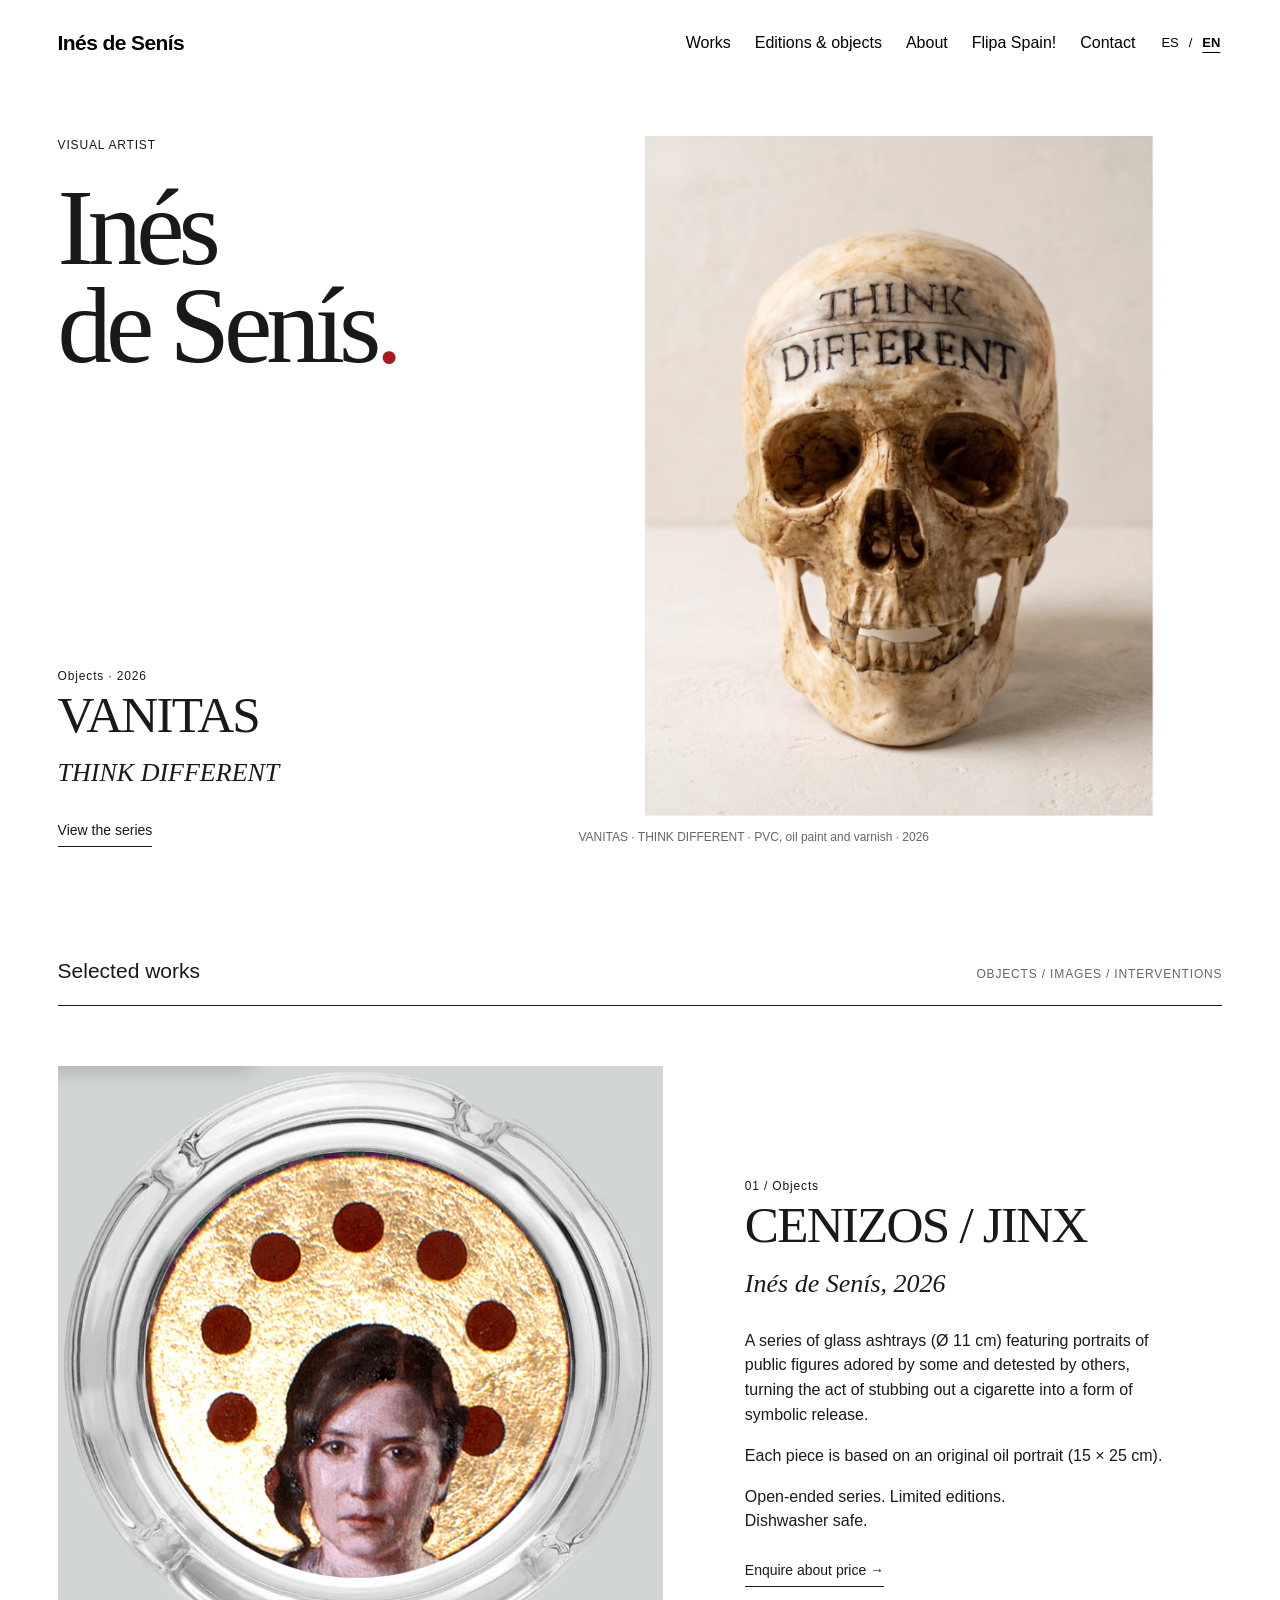
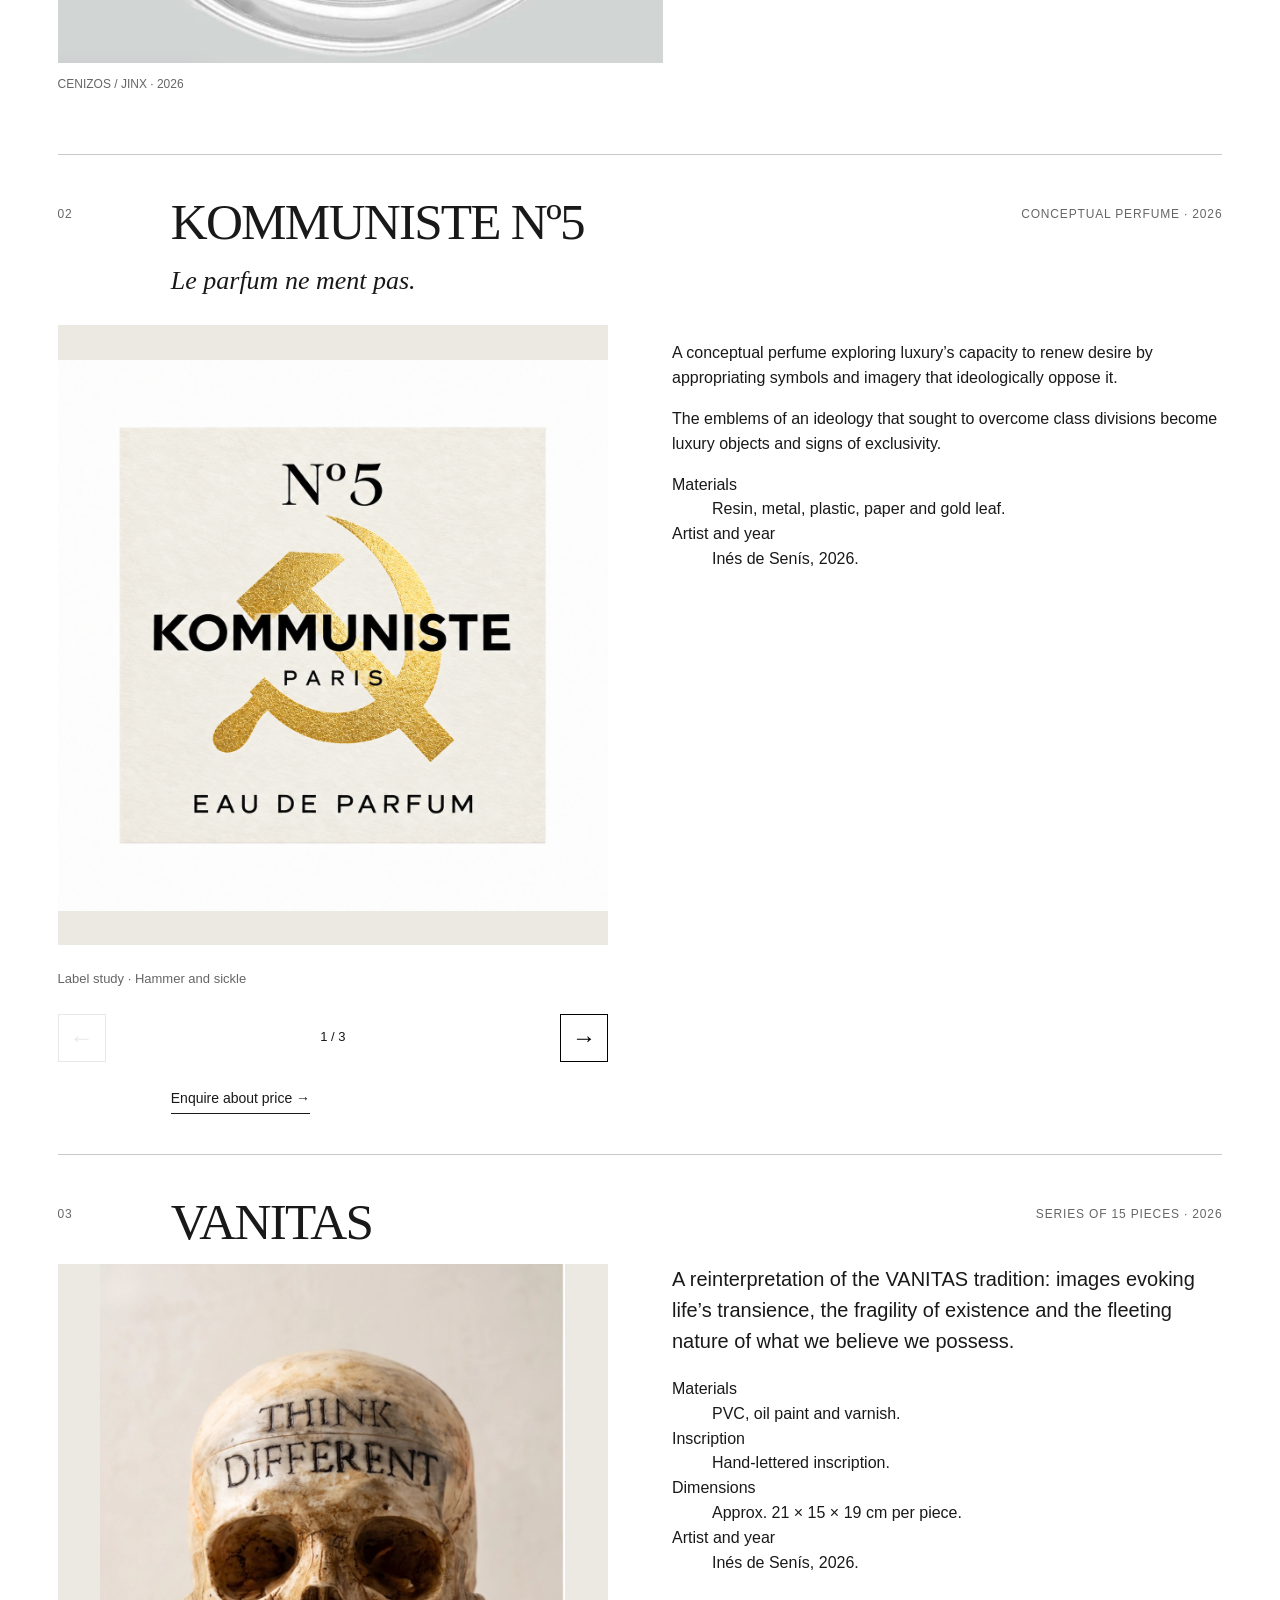
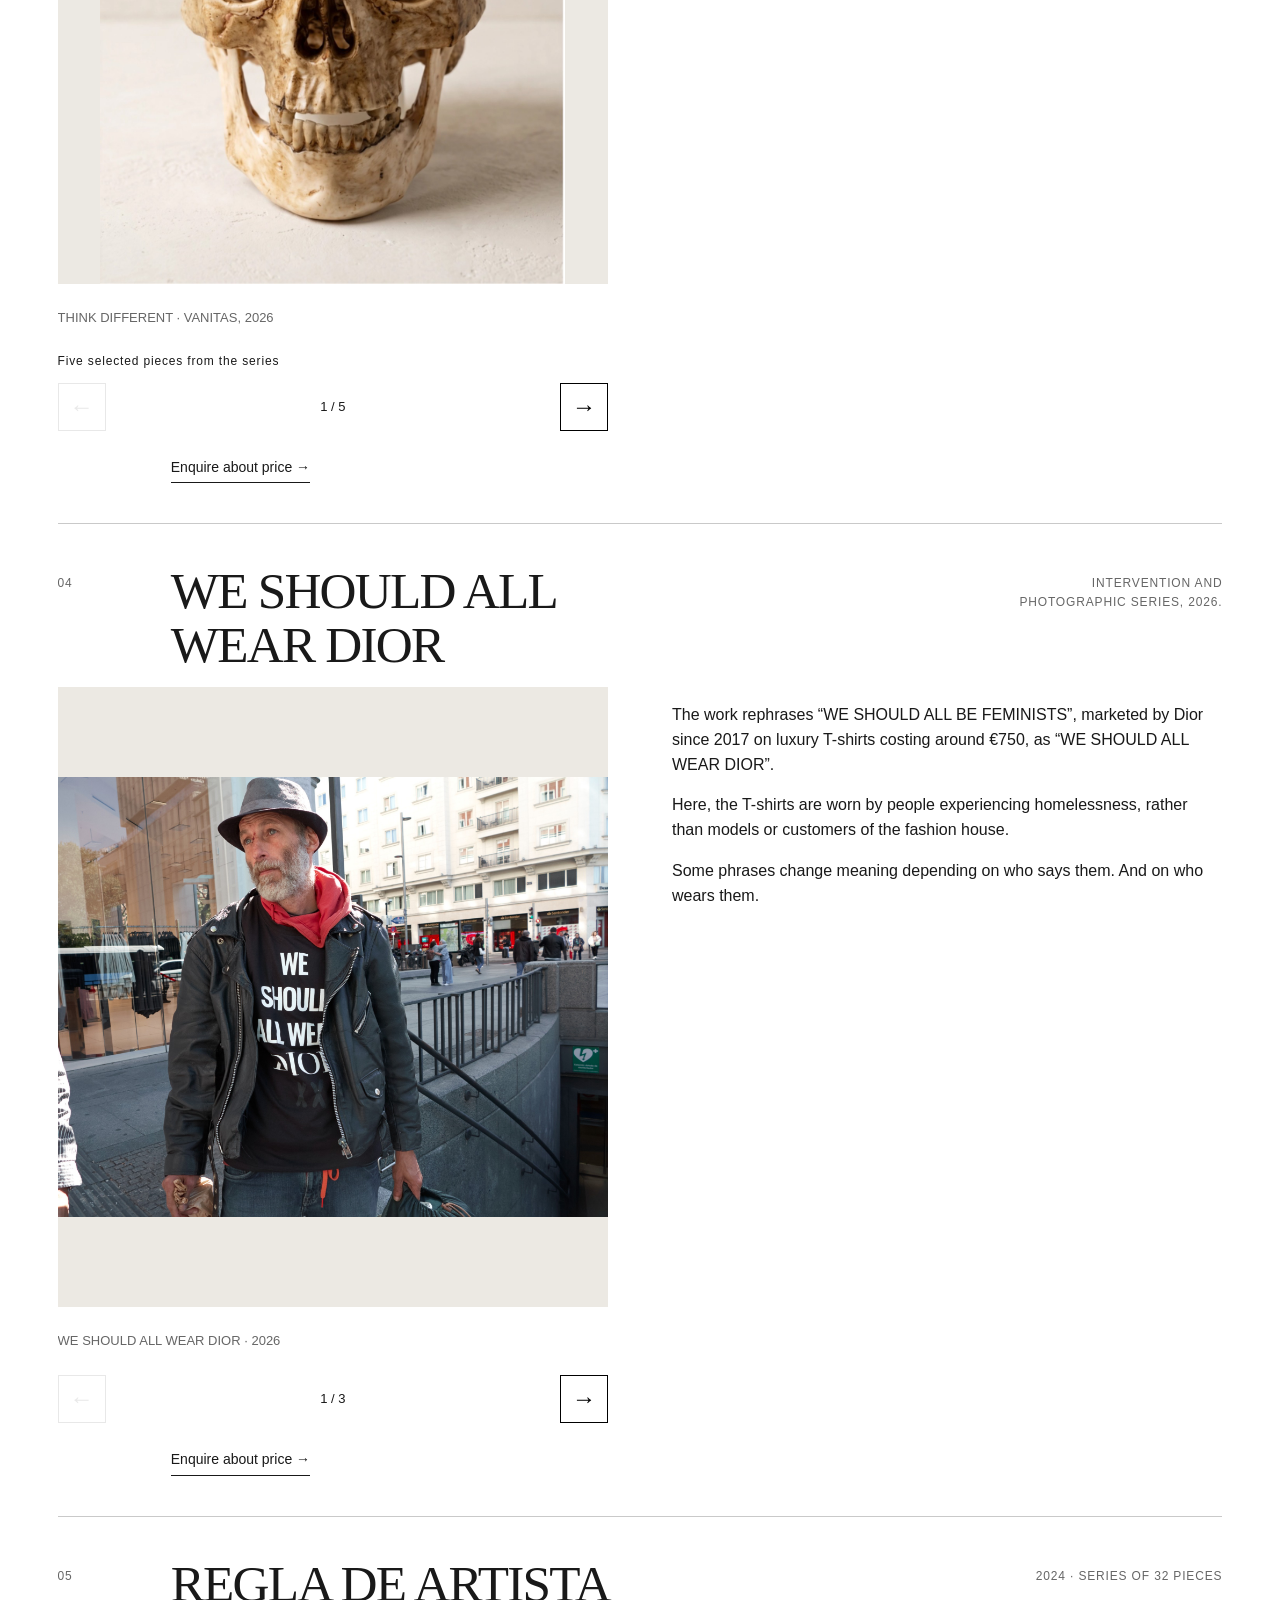
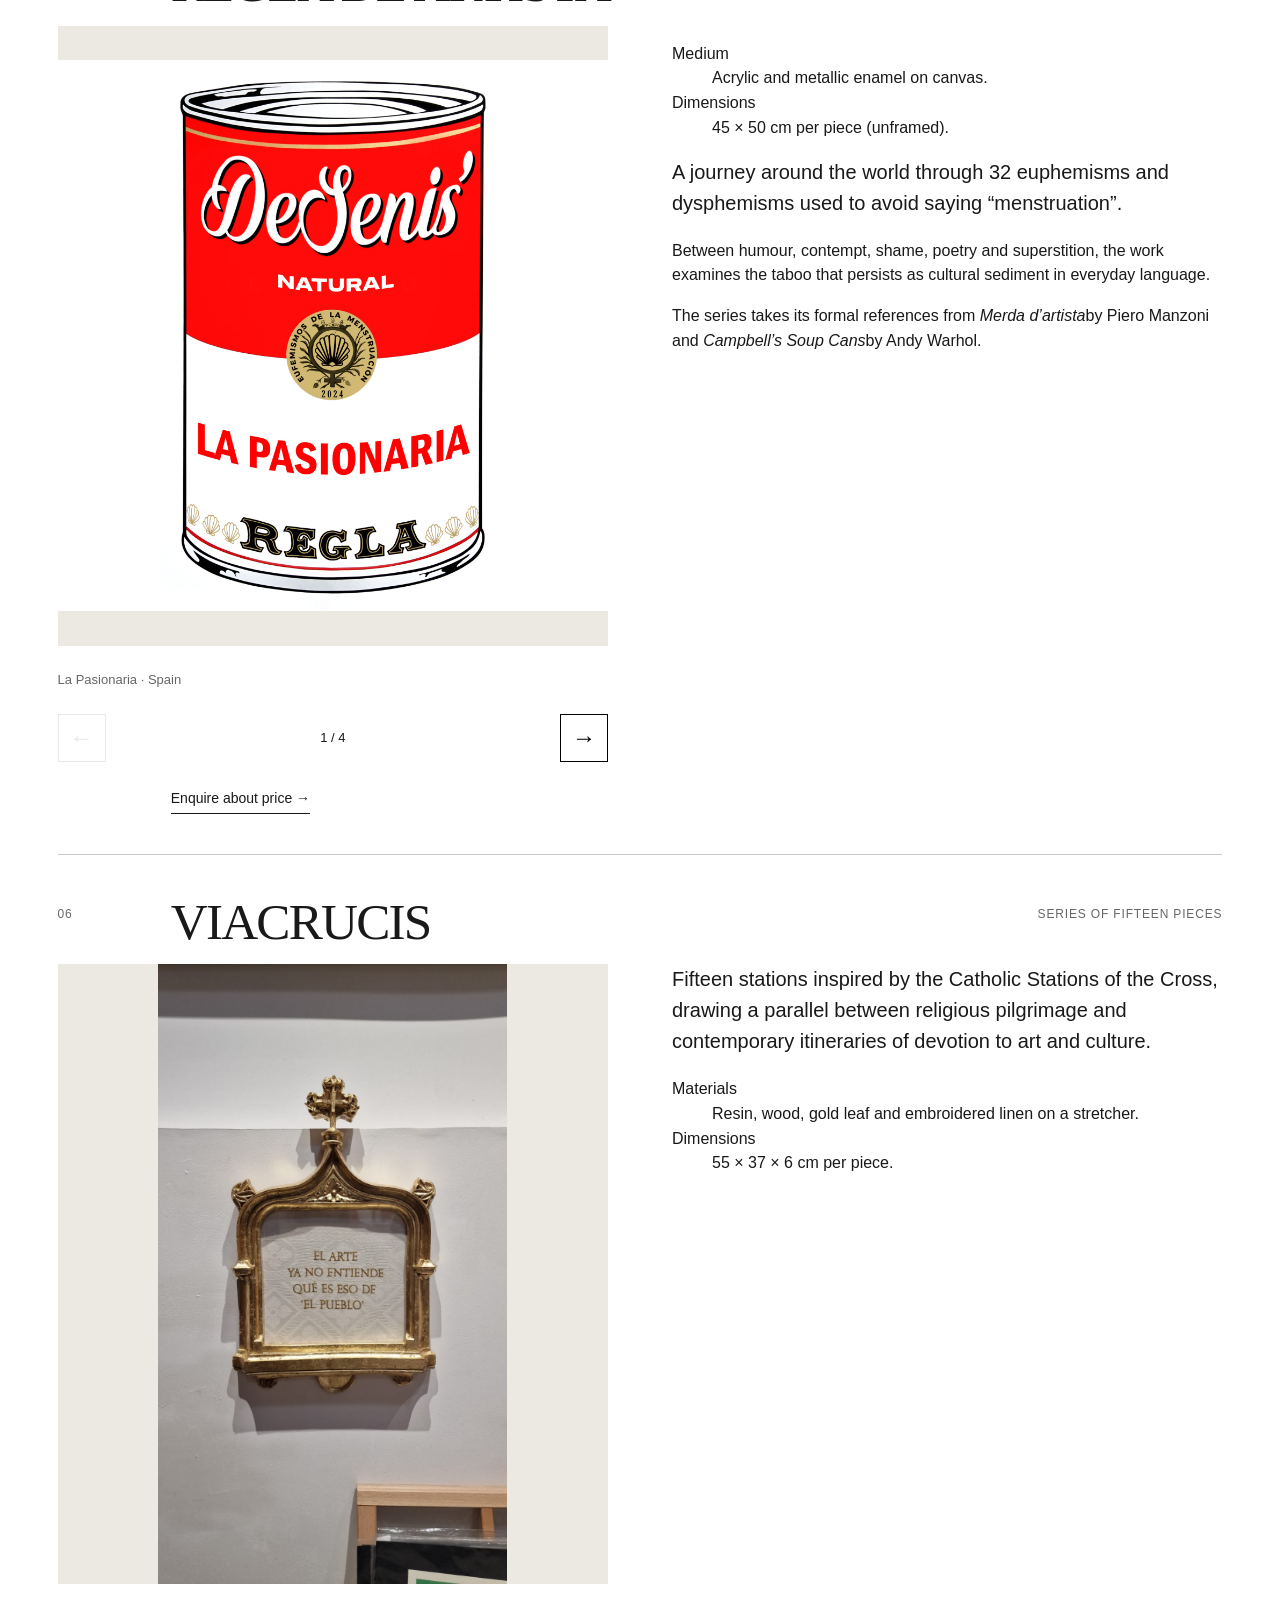
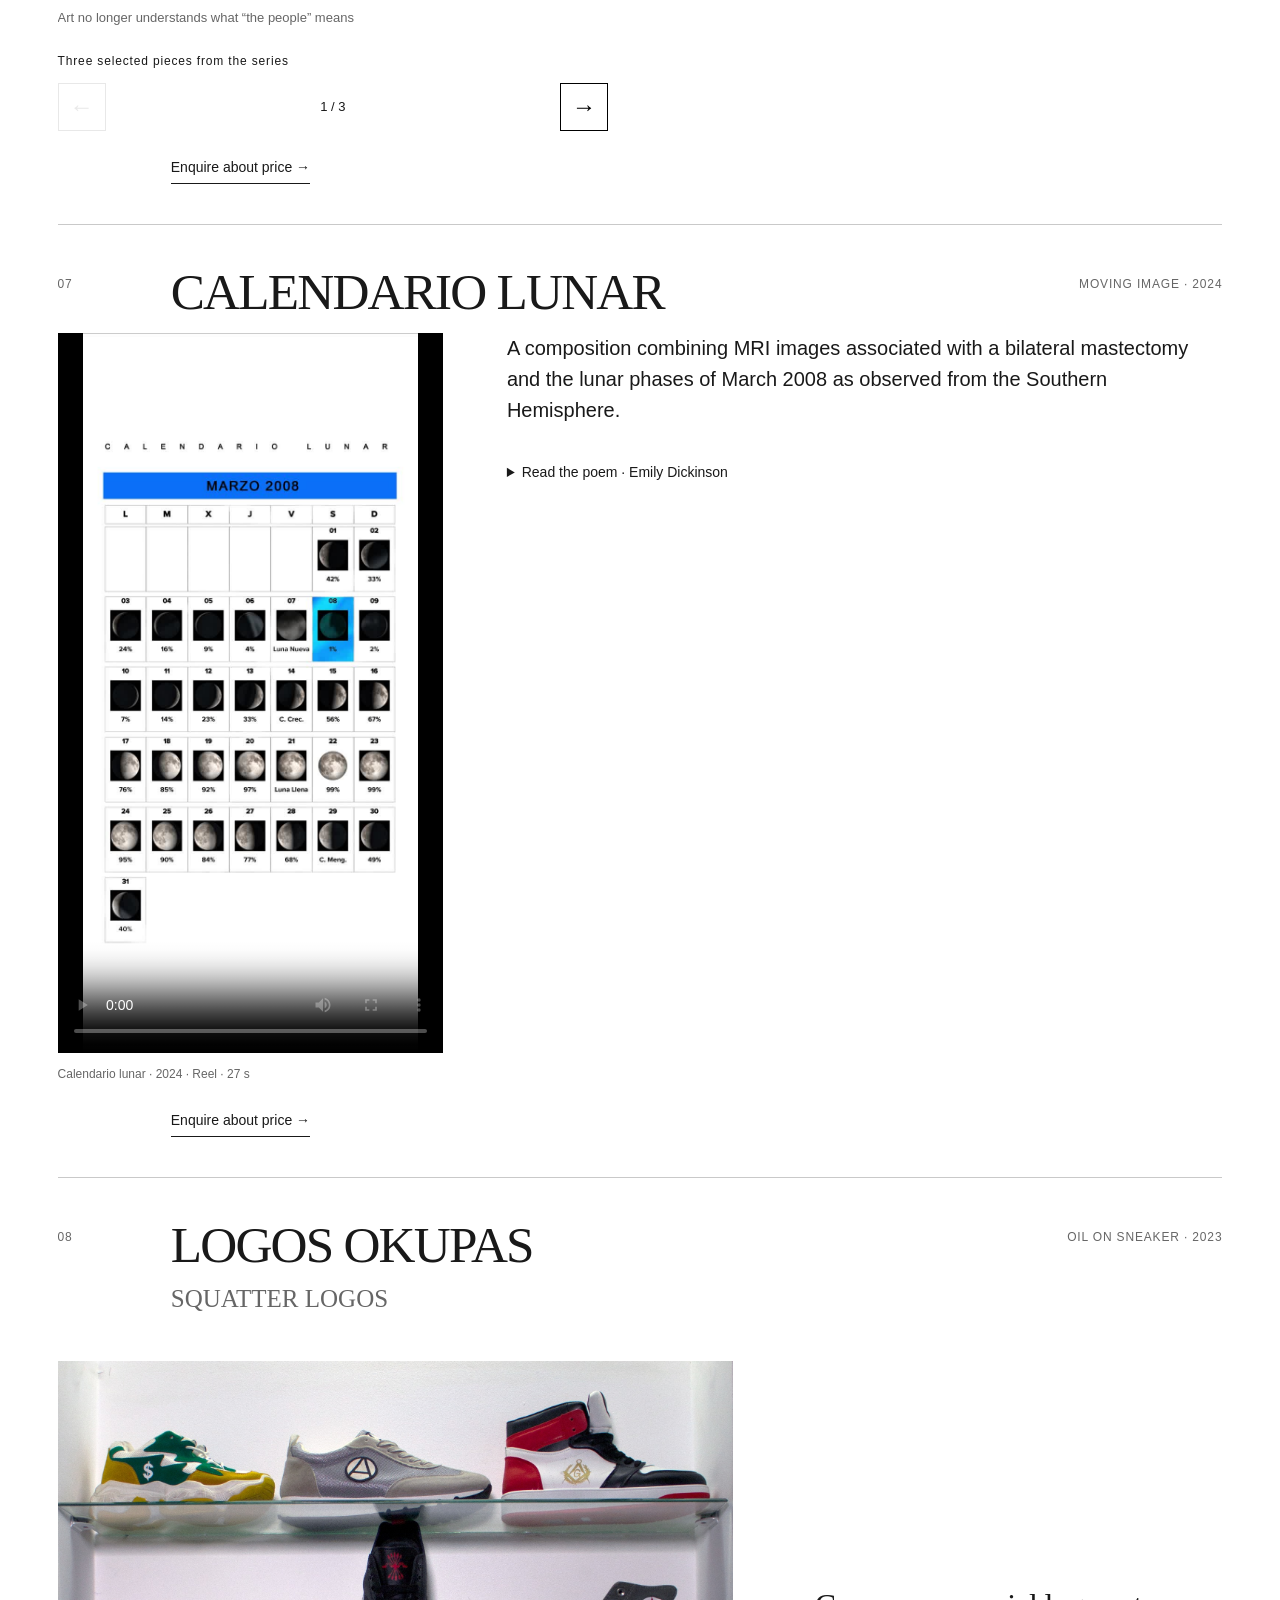
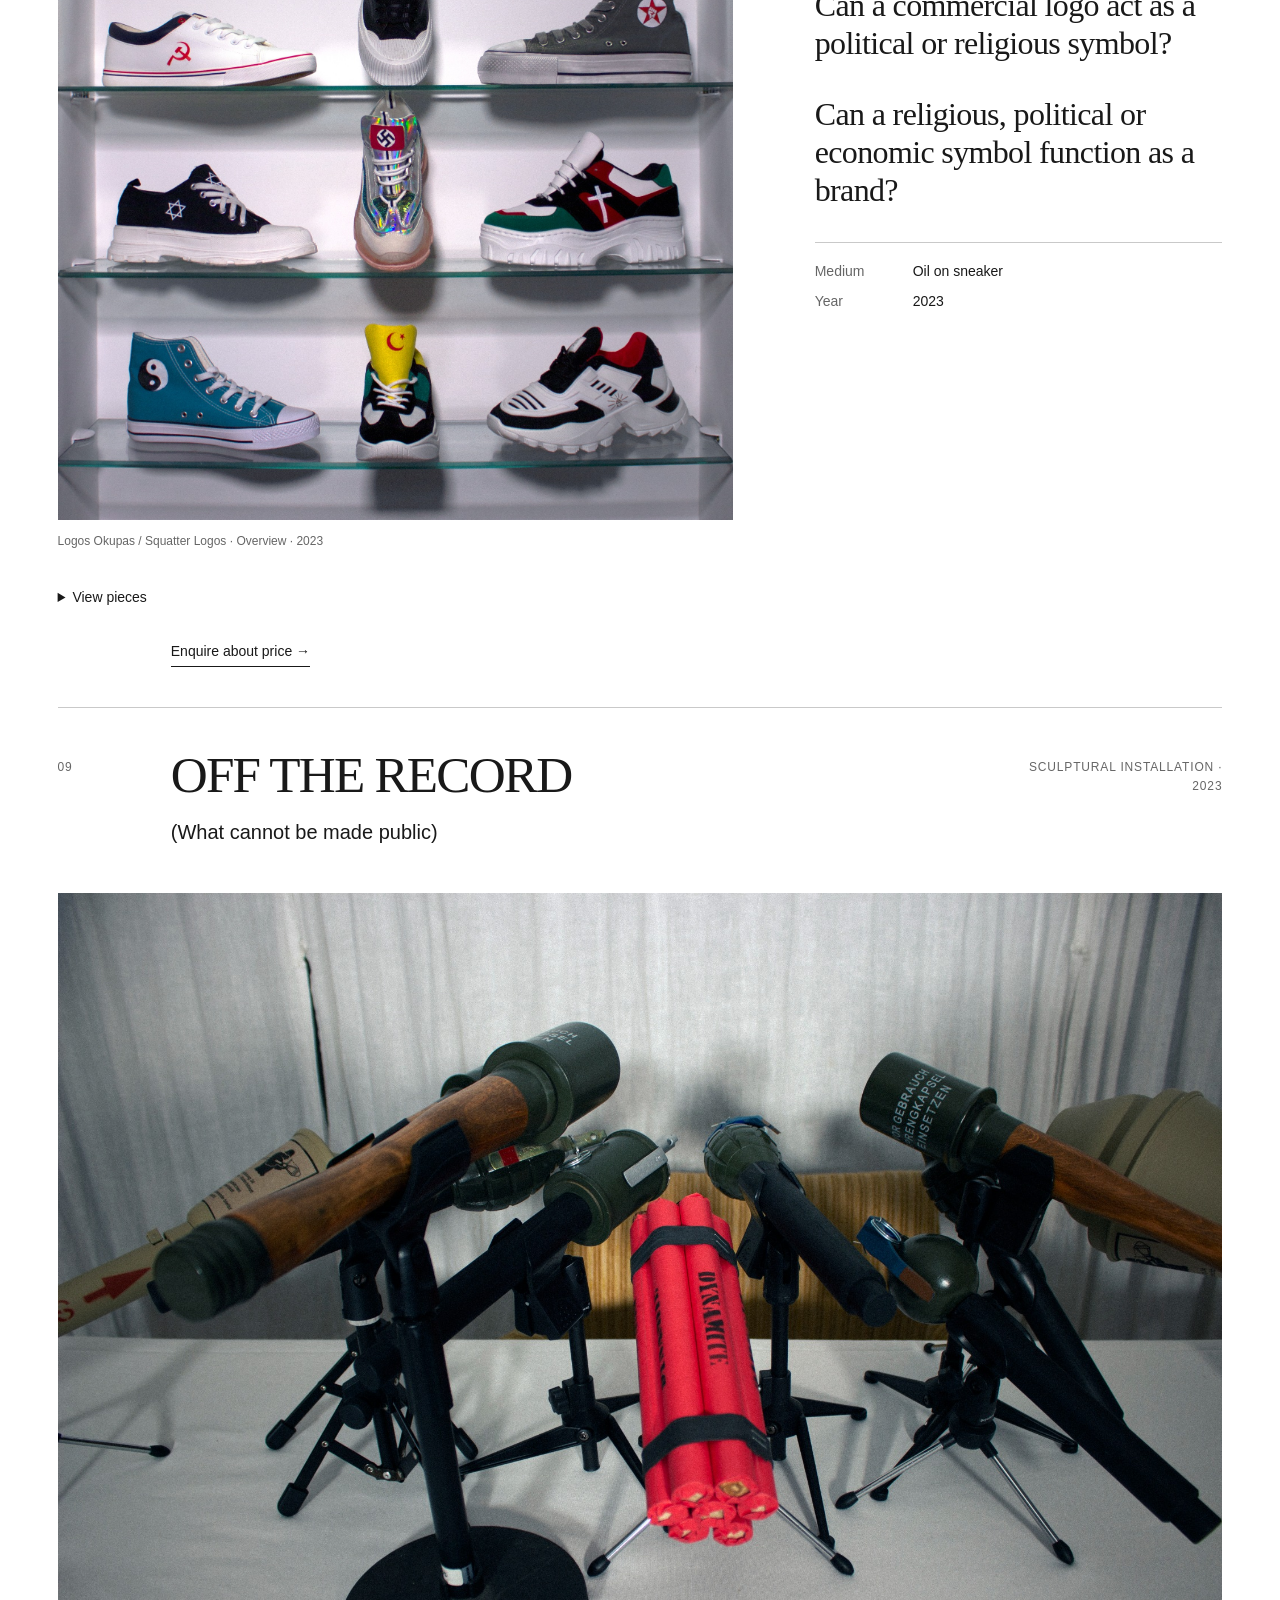
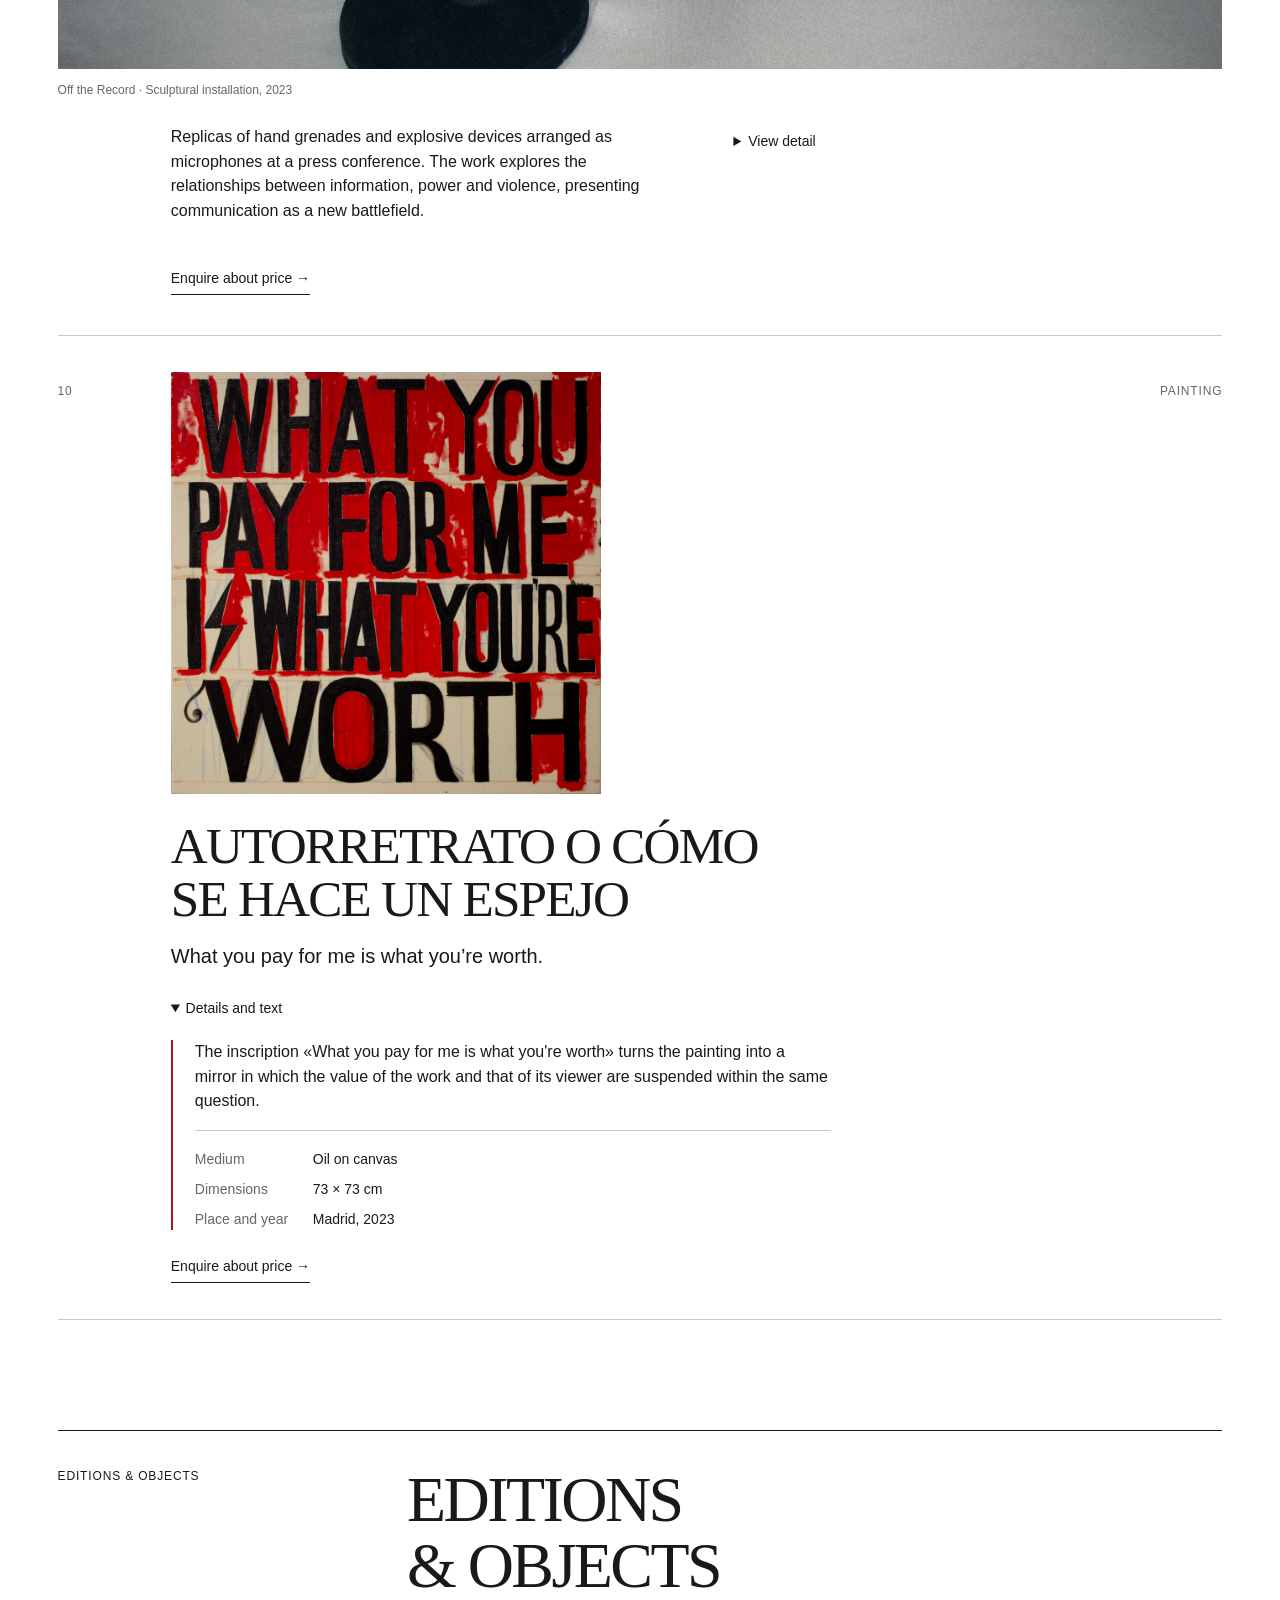
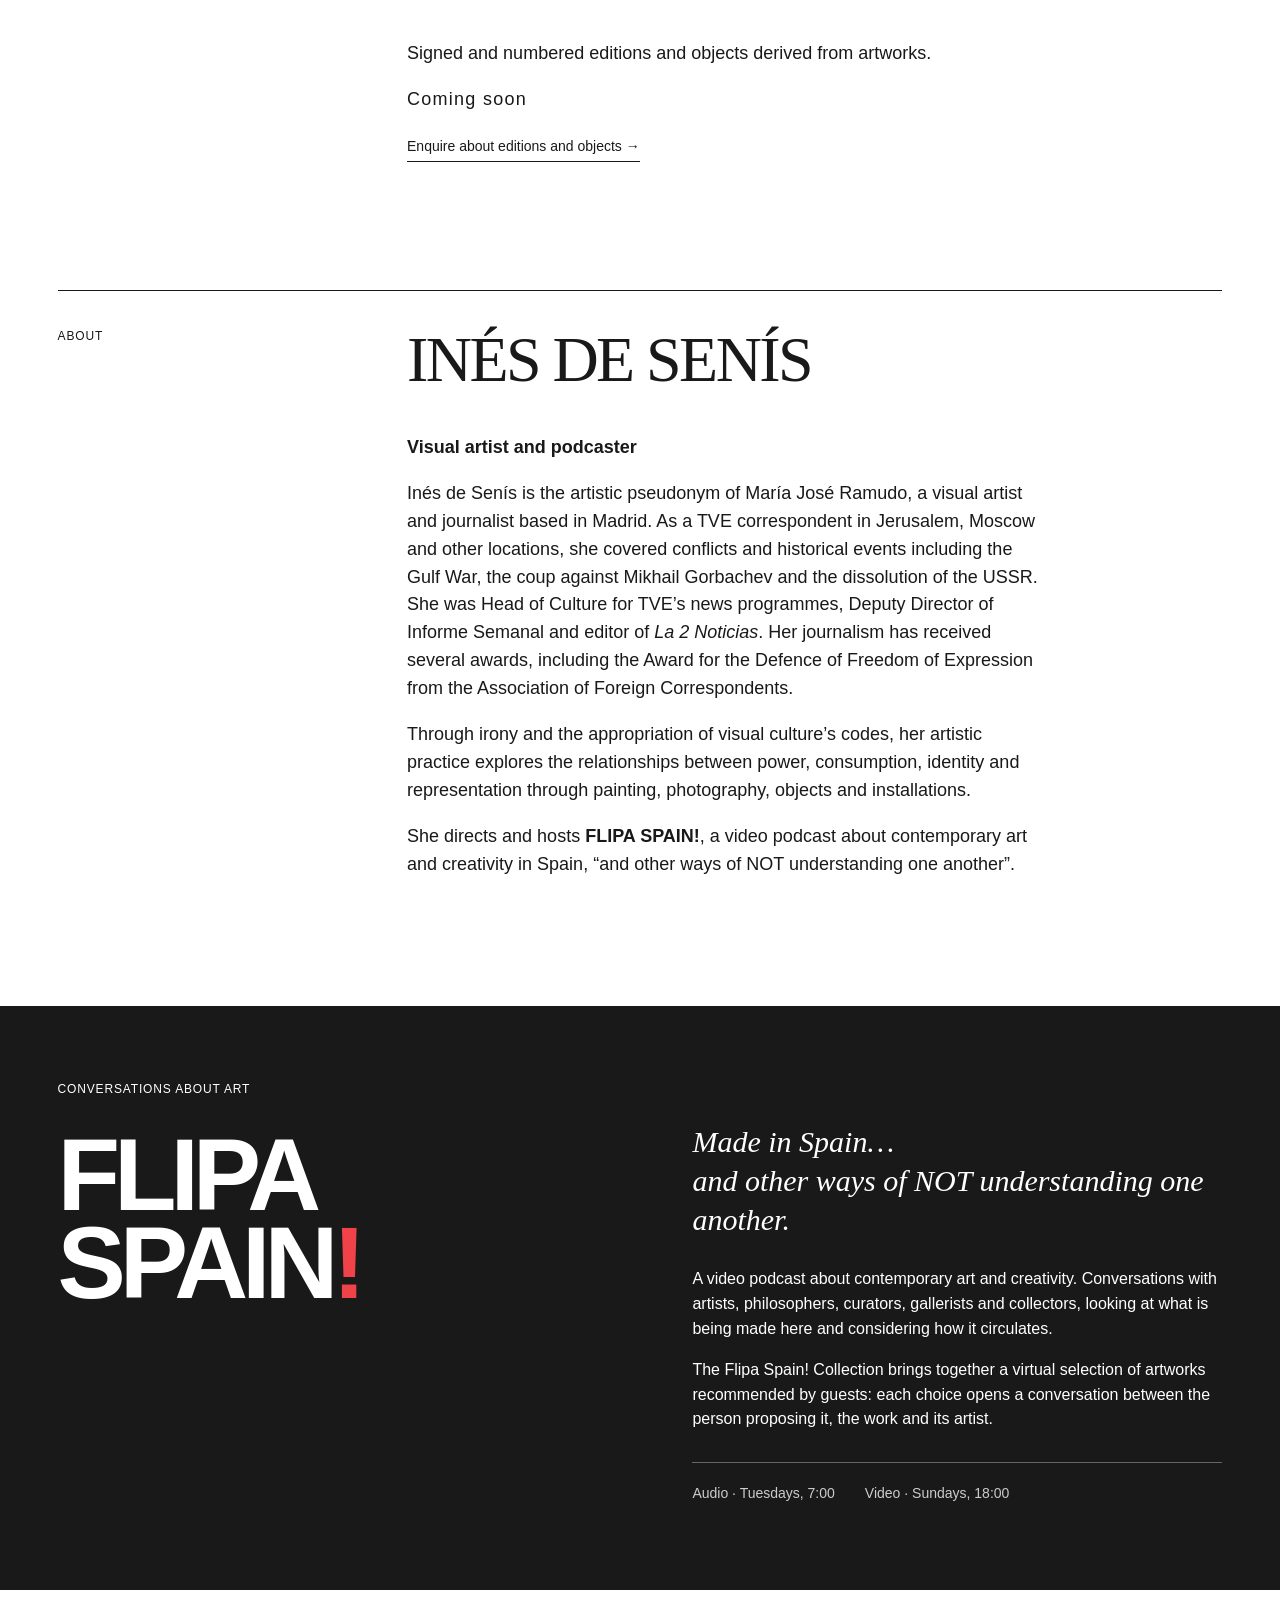
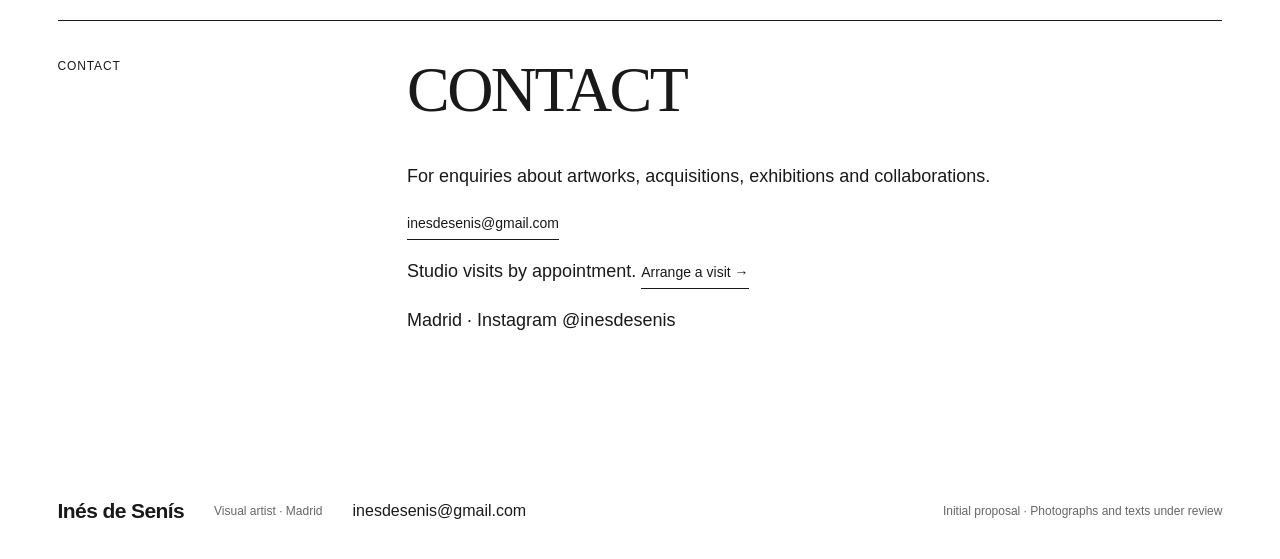
==== en.html @ e2c9530d "Initial website deployment setup Co-authored-by: Copilot <223556219+Copilot@users.noreply.github.com" ====
<!doctype html>
<html lang="en"><head><meta charset="utf-8"><meta name="viewport" content="width=device-width,initial-scale=1"><title>Inés de Senís · Visual artist</title><meta name="description" content="Obra y proyectos de Inés de Senís, artista visual en Madrid. Objetos, imágenes e intervenciones. Flipa Spain!, conversaciones sobre arte contemporáneo."><link rel="icon" href="favicon.svg"><link rel="stylesheet" href="style.css"><link rel="alternate" hreflang="es" href="index.html"><link rel="alternate" hreflang="en" href="en.html"></head>
<body><a class="skip" href="#obra">Skip to works</a><header><a class="brand" href="#">Inés de Senís</a><nav aria-label="Main navigation"><a href="#obra">Works</a><a href="#ediciones">Editions &amp; objects</a><a href="#sobre">About</a><a href="#flipa">Flipa Spain!</a><a href="#contacto">Contact</a></nav><div class="language-switch" aria-label="Language"><a href="index.html" lang="es" hreflang="es">ES</a><span aria-hidden="true">/</span><a href="en.html" lang="en" hreflang="en" aria-current="page">EN</a></div></header>
<main><section class="hero" aria-labelledby="hero-title"><div class="hero-copy"><p class="eyebrow">Visual artist</p><h1 id="hero-title">Inés<br>de Senís<span class="period">.</span></h1><div class="hero-caption"><span class="index">Objects · 2026</span><h2>VANITAS</h2><p class="french">THINK DIFFERENT</p><a class="text-link" href="#vanitas">View the series</a></div></div><figure class="hero-art"><img src="assets/vanitas-1.jpg" alt="VANITAS: calavera con la inscripción THINK DIFFERENT" fetchpriority="high"><figcaption>VANITAS · THINK DIFFERENT · PVC, oil paint and varnish · 2026</figcaption></figure></section>
<section id="obra" class="works"><div class="section-head"><h2>Selected works</h2><span>Objects / images / interventions</span></div><article id="cenizos" class="featured"><figure><img src="assets/cenizos-ayuso.png" alt="CENIZOS / JINX: cenicero de vidrio con retrato de Isabel Díaz Ayuso sobre fondo dorado" loading="lazy"><figcaption>CENIZOS / JINX · 2026</figcaption></figure><div><span class="index">01 / Objects</span><h3>CENIZOS / JINX</h3><p class="french">Inés de Senís, 2026</p><p>A series of glass ashtrays (Ø 11 cm) featuring portraits of public figures adored by some and detested by others, turning the act of stubbing out a cigarette into a form of symbolic release.</p><p>Each piece is based on an original oil portrait (15 × 25 cm).</p><p>Open-ended series. Limited editions.<br>Dishwasher safe.</p><p class="work-inquiry"><a class="text-link" href="mailto:inesdesenis@gmail.com?subject=Consulta%20de%20precio%20%E2%80%94%20CENIZOS%20/%20JINX">Enquire about price →</a></p></div></article><article id="kommuniste" class="artwork"><span id="communiste"></span><div class="artwork-heading"><span class="number">02</span><div><h3>KOMMUNISTE Nº5</h3><p class="french">Le parfum ne ment pas.</p></div><span class="medium">Conceptual perfume · 2026</span></div><div class="viacrucis-layout"><div class="art-carousel" role="region" aria-label="Images of KOMMUNISTE Nº5" aria-roledescription="carousel"><div class="carousel-track" id="kommuniste-track" tabindex="0"><figure class="carousel-slide" role="group" aria-label="Image 1 of 3"><img src="assets/kommuniste-1.png" alt="KOMMUNISTE Nº5 · Estudio de etiqueta · Hoz y martillo" loading="lazy"><figcaption>Label study · Hammer and sickle</figcaption></figure><figure class="carousel-slide" role="group" aria-label="Image 2 of 3"><img src="assets/kommuniste-2.jpg" alt="KOMMUNISTE Nº5 · Boceto del frasco" loading="lazy"><figcaption>Bottle sketch</figcaption></figure><figure class="carousel-slide" role="group" aria-label="Image 3 of 3"><img src="assets/kommuniste-3.png" alt="KOMMUNISTE Nº5 · Estudio del frasco y ubicación de la etiqueta" loading="lazy"><figcaption>Bottle and label placement study</figcaption></figure></div><div class="carousel-controls"><button type="button" data-step="-1" aria-controls="kommuniste-track" aria-label="Previous image">←</button><span class="carousel-count" aria-live="polite">1 / 3</span><button type="button" data-step="1" aria-controls="kommuniste-track" aria-label="Next image">→</button></div></div><div><p>A conceptual perfume exploring luxury’s capacity to renew desire by appropriating symbols and imagery that ideologically oppose it.</p><p>The emblems of an ideology that sought to overcome class divisions become luxury objects and signs of exclusivity.</p><dl><dt>Materials</dt><dd>Resin, metal, plastic, paper and gold leaf.</dd><dt>Artist and year</dt><dd>Inés de Senís, 2026.</dd></dl></div></div><p class="work-inquiry"><a class="text-link" href="mailto:inesdesenis@gmail.com?subject=Consulta%20de%20precio%20%E2%80%94%20KOMMUNISTE%20N%C2%BA5">Enquire about price →</a></p></article><article id="vanitas" class="artwork"><div class="artwork-heading"><span class="number">03</span><div><h3>VANITAS</h3></div><span class="medium">Series of 15 pieces · 2026</span></div><div class="viacrucis-layout"><div class="art-carousel" role="region" aria-label="Photographs of VANITAS" aria-roledescription="carousel"><div class="carousel-track" id="vanitas-track" tabindex="0"><figure class="carousel-slide" role="group" aria-label="Image 1 of 5"><img src="assets/vanitas-1.jpg" alt="VANITAS: calavera con inscripción THINK DIFFERENT" loading="lazy"><figcaption>THINK DIFFERENT · VANITAS, 2026</figcaption></figure><figure class="carousel-slide" role="group" aria-label="Image 2 of 5"><img src="assets/vanitas-2.jpg" alt="VANITAS: calavera con inscripción BE YOURSELF" loading="lazy"><figcaption>BE YOURSELF · VANITAS, 2026</figcaption></figure><figure class="carousel-slide" role="group" aria-label="Image 3 of 5"><img src="assets/vanitas-3.jpg" alt="VANITAS: calavera con inscripción STAY BOLD" loading="lazy"><figcaption>STAY BOLD · VANITAS, 2026</figcaption></figure><figure class="carousel-slide" role="group" aria-label="Image 4 of 5"><img src="assets/vanitas-4.jpg" alt="VANITAS: calavera con inscripción IMPOSSIBLE IS NOTHING" loading="lazy"><figcaption>IMPOSSIBLE IS NOTHING · VANITAS, 2026</figcaption></figure><figure class="carousel-slide" role="group" aria-label="Image 5 of 5"><img src="assets/vanitas-5.jpg" alt="VANITAS: calavera con inscripción JUST DO IT" loading="lazy"><figcaption>JUST DO IT · VANITAS, 2026</figcaption></figure></div><p class="index">Five selected pieces from the series</p><div class="carousel-controls"><button type="button" data-step="-1" aria-controls="vanitas-track" aria-label="Previous photograph">←</button><span class="carousel-count" aria-live="polite">1 / 5</span><button type="button" data-step="1" aria-controls="vanitas-track" aria-label="Next photograph">→</button></div></div><div><p class="lede">A reinterpretation of the VANITAS tradition: images evoking life’s transience, the fragility of existence and the fleeting nature of what we believe we possess.</p><dl><dt>Materials</dt><dd>PVC, oil paint and varnish.</dd><dt>Inscription</dt><dd>Hand-lettered inscription.</dd><dt>Dimensions</dt><dd>Approx. 21 × 15 × 19 cm per piece.</dd><dt>Artist and year</dt><dd>Inés de Senís, 2026.</dd></dl></div></div><p class="work-inquiry"><a class="text-link" href="mailto:inesdesenis@gmail.com?subject=Consulta%20de%20precio%20%E2%80%94%20VANITAS">Enquire about price →</a></p></article><article id="we-should-all-wear-dior" class="artwork"><div class="artwork-heading"><span class="number">04</span><div><h3>WE SHOULD ALL<br class="desktop"> WEAR DIOR</h3></div><span class="medium">Intervention and photographic series, 2026.</span></div><div class="viacrucis-layout"><div class="art-carousel" role="region" aria-label="Photographs of WE SHOULD ALL WEAR DIOR" aria-roledescription="carousel"><div class="carousel-track" id="dior-track" tabindex="0"><figure class="carousel-slide" role="group" aria-label="Image 1 of 3"><img src="assets/dior-1.jpg" alt="Hombre con sombrero y chaqueta negra que viste la camiseta WE SHOULD ALL WEAR DIOR en la calle" loading="lazy"><figcaption>WE SHOULD ALL WEAR DIOR · 2026</figcaption></figure><figure class="carousel-slide" role="group" aria-label="Image 2 of 3"><img src="assets/dior-2.jpg" alt="Hombre con sudadera roja que viste la camiseta WE SHOULD ALL WEAR DIOR junto a un escaparate" loading="lazy"><figcaption>WE SHOULD ALL WEAR DIOR · 2026</figcaption></figure><figure class="carousel-slide" role="group" aria-label="Image 3 of 3"><img src="assets/dior-3.jpg" alt="Camiseta negra con la inscripción WE SHOULD ALL WEAR DIOR" loading="lazy"><figcaption>WE SHOULD ALL WEAR DIOR · 2026</figcaption></figure></div><div class="carousel-controls"><button type="button" data-step="-1" aria-controls="dior-track" aria-label="Previous photograph">←</button><span class="carousel-count" aria-live="polite">1 / 3</span><button type="button" data-step="1" aria-controls="dior-track" aria-label="Next photograph">→</button></div></div><div><p>The work rephrases “WE SHOULD ALL BE FEMINISTS”, marketed by Dior since 2017 on luxury T-shirts costing around €750, as “WE SHOULD ALL WEAR DIOR”.</p><p>Here, the T-shirts are worn by people experiencing homelessness, rather than models or customers of the fashion house.</p><p>Some phrases change meaning depending on who says them. And on who wears them.</p></div></div><p class="work-inquiry"><a class="text-link" href="mailto:inesdesenis@gmail.com?subject=Consulta%20de%20precio%20%E2%80%94%20WE%20SHOULD%20ALL%20WEAR%20DIOR">Enquire about price →</a></p></article><article id="regla-de-artista" class="artwork"><div class="artwork-heading"><span class="number">05</span><div><h3>REGLA DE ARTISTA</h3></div><span class="medium">2024 · Series of 32 pieces</span></div><div class="viacrucis-layout"><div class="art-carousel" role="region" aria-label="Photographs of Regla de Artista" aria-roledescription="carousel"><div class="carousel-track" id="regla-track" tabindex="0"><figure class="carousel-slide" role="group" aria-label="Image 1 of 4"><img src="assets/regla-1.jpg" alt="Regla de Artista · La Pasionaria · España" loading="lazy"><figcaption>La Pasionaria · Spain</figcaption></figure><figure class="carousel-slide" role="group" aria-label="Image 2 of 4"><img src="assets/regla-2.jpg" alt="Regla de Artista · Shark Week · Estados Unidos" loading="lazy"><figcaption>Shark Week · United States</figcaption></figure><figure class="carousel-slide" role="group" aria-label="Image 3 of 4"><img src="assets/regla-3.jpg" alt="Regla de Artista · China" loading="lazy"><figcaption>China</figcaption></figure><figure class="carousel-slide" role="group" aria-label="Image 4 of 4"><img src="assets/regla-4.jpg" alt="Regla de Artista · Vista del conjunto · 32 piezas" loading="lazy"><figcaption>Overview · 32 pieces</figcaption></figure></div><div class="carousel-controls"><button type="button" data-step="-1" aria-controls="regla-track" aria-label="Previous photograph">←</button><span class="carousel-count" aria-live="polite">1 / 4</span><button type="button" data-step="1" aria-controls="regla-track" aria-label="Next photograph">→</button></div></div><div><dl><dt>Medium</dt><dd>Acrylic and metallic enamel on canvas.</dd><dt>Dimensions</dt><dd>45 × 50 cm per piece (unframed).</dd></dl><p class="lede">A journey around the world through 32 euphemisms and dysphemisms used to avoid saying “menstruation”.</p><p>Between humour, contempt, shame, poetry and superstition, the work examines the taboo that persists as cultural sediment in everyday language.</p><p>The series takes its formal references from <em>Merda d’artista</em>by Piero Manzoni and <em>Campbell’s Soup Cans</em>by Andy Warhol.</p></div></div><p class="work-inquiry"><a class="text-link" href="mailto:inesdesenis@gmail.com?subject=Consulta%20de%20precio%20%E2%80%94%20REGLA%20DE%20ARTISTA">Enquire about price →</a></p></article><article id="viacrucis" class="artwork"><div class="artwork-heading"><span class="number">06</span><div><h3>VIACRUCIS</h3></div><span class="medium">Series of fifteen pieces</span></div><div class="viacrucis-layout"><div class="art-carousel" role="region" aria-label="Photographs of VIACRUCIS" aria-roledescription="carousel"><div class="carousel-track" id="viacrucis-track" tabindex="0"><figure class="carousel-slide" role="group" aria-label="Image 1 of 3"><img src="assets/viacrucis-1.jpg" alt="VIACRUCIS: marco dorado coronado por una cruz y lino bordado con la inscripción El arte ya no entiende qué es eso de «el pueblo»" loading="lazy"><figcaption>Art no longer understands what “the people” means</figcaption></figure><figure class="carousel-slide" role="group" aria-label="Image 2 of 3"><img src="assets/viacrucis-2.jpg" alt="VIACRUCIS: marco dorado coronado por una cruz y lino bordado con la inscripción El arte también quiere estar del lado del bien" loading="lazy"><figcaption>Art also wants to be on the side of good</figcaption></figure><figure class="carousel-slide" role="group" aria-label="Image 3 of 3"><img src="assets/viacrucis-3.jpg" alt="VIACRUCIS: marco dorado coronado por una cruz y lino bordado con la inscripción Azotaría a la cultura hasta hacerla sangrar" loading="lazy"><figcaption>I would flog culture until it bled</figcaption></figure></div><p class="index">Three selected pieces from the series</p><div class="carousel-controls"><button type="button" data-step="-1" aria-controls="viacrucis-track" aria-label="Previous photograph">←</button><span class="carousel-count" aria-live="polite">1 / 3</span><button type="button" data-step="1" aria-controls="viacrucis-track" aria-label="Next photograph">→</button></div></div><div><p class="lede">Fifteen stations inspired by the Catholic Stations of the Cross, drawing a parallel between religious pilgrimage and contemporary itineraries of devotion to art and culture.</p><dl><dt>Materials</dt><dd>Resin, wood, gold leaf and embroidered linen on a stretcher.</dd><dt>Dimensions</dt><dd>55 × 37 × 6 cm per piece.</dd></dl></div></div><p class="work-inquiry"><a class="text-link" href="mailto:inesdesenis@gmail.com?subject=Consulta%20de%20precio%20%E2%80%94%20VIACRUCIS">Enquire about price →</a></p></article><article id="calendario-lunar" class="artwork"><div class="artwork-heading"><span class="number">07</span><div><h3>CALENDARIO LUNAR</h3></div><span class="medium">Moving image · 2024</span></div><div class="lunar-layout"><figure><video controls playsinline preload="metadata" poster="assets/calendario-lunar.jpg" aria-label="Calendario lunar: secuencia de fases lunares y resonancias magnéticas"><source src="assets/calendario-lunar.mp4" type="video/mp4">Your browser does not support video playback.</video><figcaption>Calendario lunar · 2024 · Reel · 27 s</figcaption></figure><div><p class="lede">A composition combining MRI images associated with a bilateral mastectomy and the lunar phases of March 2008 as observed from the Southern Hemisphere.</p><details class="lunar-poem"><summary>Read the poem · Emily Dickinson</summary><p>Emily Dickinson · Poem 429</p><div class="poem-columns"><div lang="es"><p class="eyebrow">Spanish</p><p class="verse">La Luna está lejos del Mar —
Y sin embargo, sus Manos de Ámbar —
Lo llevan —dócil como a un Niño —
Por las Arenas designadas —

El Mar no se aparta nunca ni un Grado —
Obediente a Su Ojo
Se aproxima lo justo —a la Ciudad —
Y se aleja lo justo —

Tuya es, Señor, esa Mano de Ámbar —
Y mío —el Mar distante —
Obediente a la orden más mínima
Tu ojo puesto sobre mí —</p></div><div lang="en"><p class="eyebrow">English</p><p class="verse">The Moon is distant from the Sea —
And yet, with Amber Hands —
She leads Him —docile as a Boy —
Along appointed Sands —

He never misses a Degree —
Obedient to Her Eye
He comes just so far —toward the Town —
Just so far —goes away —

Oh, Signor, Thine, the Amber Hand —
And mine —the distant Sea —
Obedient to the least command
Thine eye impose on me —</p></div></div></details></div></div><p class="work-inquiry"><a class="text-link" href="mailto:inesdesenis@gmail.com?subject=Consulta%20de%20precio%20%E2%80%94%20CALENDARIO%20LUNAR">Enquire about price →</a></p></article><article id="logos-okupas" class="artwork"><div class="artwork-heading"><span class="number">08</span><div><h3>LOGOS OKUPAS<span class="alternate-title" lang="en">SQUATTER LOGOS</span></h3></div><span class="medium">Oil on sneaker · 2023</span></div><div class="logos-overview"><figure><img src="assets/logos-conjunto.jpg" alt="Logos Okupas: conjunto de zapatillas intervenidas con símbolos políticos, religiosos y económicos, sobre cuatro estantes de vidrio" loading="lazy"><figcaption>Logos Okupas / Squatter Logos · Overview · 2023</figcaption></figure><div class="logos-questions"><p>Can a commercial logo act as a political or religious symbol?</p><p>Can a religious, political or economic symbol function as a brand?</p><dl><dt>Medium</dt><dd>Oil on sneaker</dd><dt>Year</dt><dd>2023</dd></dl></div></div><details class="logos-details"><summary>View pieces</summary><div class="logos-gallery"><figure><img src="assets/logos-cruz.jpg" alt="Zapatilla intervenida con cruces cristianas blancas y negras" loading="lazy"><figcaption>Christian cross</figcaption></figure><figure><img src="assets/logos-esvastica.jpg" alt="Zapatilla iridiscente intervenida con una esvástica en la lengüeta, perteneciente a la serie Logos Okupas" loading="lazy"><figcaption>Swastika</figcaption></figure><figure><img src="assets/logos-hoz-martillo.jpg" alt="Zapatilla blanca intervenida con la hoz y el martillo en rojo" loading="lazy"><figcaption>Hammer and sickle</figcaption></figure></div></details><p class="work-inquiry"><a class="text-link" href="mailto:inesdesenis@gmail.com?subject=Consulta%20de%20precio%20%E2%80%94%20LOGOS%20OKUPAS%20SQUATTER%20LOGOS">Enquire about price →</a></p></article><article id="off-the-record" class="artwork"><div class="artwork-heading"><span class="number">09</span><div><h3>OFF THE RECORD</h3><p class="lede">(What cannot be made public)</p></div><span class="medium">Sculptural installation · 2023</span></div><figure class="artwork-image"><img src="assets/off-the-record.jpg" alt="Off the Record: réplicas de granadas y explosivos colocadas en soportes de micrófono ante una silla de comparecencia" loading="lazy"><figcaption>Off the Record · Sculptural installation, 2023</figcaption></figure><div class="artwork-info"><div><p>Replicas of hand grenades and explosive devices arranged as microphones at a press conference. The work explores the relationships between information, power and violence, presenting communication as a new battlefield.</p></div><details><summary>View detail</summary><figure><img src="assets/off-the-record-detail.jpg" alt="Detalle de las réplicas de explosivos sobre soportes de micrófono en Off the Record" loading="lazy"><figcaption>Off the Record · Detail</figcaption></figure></details></div><p class="work-inquiry"><a class="text-link" href="mailto:inesdesenis@gmail.com?subject=Consulta%20de%20precio%20%E2%80%94%20OFF%20THE%20RECORD">Enquire about price →</a></p></article><article id="autorretrato" class="project"><div class="number">10</div><div class="project-main"><figure class="study"><img src="assets/autorretrato.jpg" alt="Autorretrato o cómo se hace un espejo" loading="lazy"></figure><h3>AUTORRETRATO O CÓMO<br class="desktop"> SE HACE UN ESPEJO</h3><p class="lede">What you pay for me is what you’re worth.</p><details open><summary>Details and text</summary><div class="detail-copy"><p>The inscription <span lang="en">«What you pay for me is what you&#x27;re worth»</span> turns the painting into a mirror in which the value of the work and that of its viewer are suspended within the same question.</p><dl><dt>Medium</dt><dd>Oil on canvas</dd><dt>Dimensions</dt><dd>73 × 73 cm</dd><dt>Place and year</dt><dd>Madrid, 2023</dd></dl></div></details><p class="work-inquiry"><a class="text-link" href="mailto:inesdesenis@gmail.com?subject=Consulta%20de%20precio%20%E2%80%94%20AUTORRETRATO%20O%20C%C3%93MO%20SE%20HACE%20UN%20ESPEJO">Enquire about price →</a></p></div><span class="medium">Painting</span></article></section>
<section id="ediciones" class="about"><p class="eyebrow">Editions &amp; objects</p><div><h2>EDITIONS<br>&amp; OBJECTS</h2><p>Signed and numbered editions and objects derived from artworks.</p><p class="index">Coming soon</p><p><a class="text-link" href="mailto:inesdesenis@gmail.com?subject=Consulta%20sobre%20ediciones%20y%20objetos">Enquire about editions and objects →</a></p></div></section><section id="sobre" class="about"><p class="eyebrow">About</p><div><h2>INÉS DE SENÍS</h2><p><strong>Visual artist and podcaster</strong></p><p>Inés de Senís is the artistic pseudonym of María José Ramudo, a visual artist and journalist based in Madrid. As a TVE correspondent in Jerusalem, Moscow and other locations, she covered conflicts and historical events including the Gulf War, the coup against Mikhail Gorbachev and the dissolution of the USSR. She was Head of Culture for TVE’s news programmes, Deputy Director of Informe Semanal and editor of <em>La 2 Noticias</em>. Her journalism has received several awards, including the Award for the Defence of Freedom of Expression from the Association of Foreign Correspondents.</p><p>Through irony and the appropriation of visual culture’s codes, her artistic practice explores the relationships between power, consumption, identity and representation through painting, photography, objects and installations.</p><p>She directs and hosts <strong>FLIPA SPAIN!</strong>, a video podcast about contemporary art and creativity in Spain, “and other ways of NOT understanding one another”.</p></div></section>
<section id="flipa" class="flipa"><div><span class="eyebrow">Conversations about art</span><h2>FLIPA<br>SPAIN<span>!</span></h2></div><div class="flipa-copy"><p class="french">Made in Spain…<br>and other ways of NOT understanding one another.</p><p>A video podcast about contemporary art and creativity. Conversations with artists, philosophers, curators, gallerists and collectors, looking at what is being made here and considering how it circulates.</p><p>The Flipa Spain! Collection brings together a virtual selection of artworks recommended by guests: each choice opens a conversation between the person proposing it, the work and its artist.</p><div class="schedule"><span>Audio · Tuesdays, 7:00</span><span>Video · Sundays, 18:00</span></div></div></section>
<section id="contacto" class="about"><p class="eyebrow">Contact</p><div><h2>CONTACT</h2><p>For enquiries about artworks, acquisitions, exhibitions and collaborations.</p><p><a class="text-link" href="mailto:inesdesenis@gmail.com">inesdesenis@gmail.com</a></p><p>Studio visits by appointment. <a class="text-link" href="mailto:inesdesenis@gmail.com?subject=Solicitud%20de%20visita%20al%20estudio">Arrange a visit →</a></p><p>Madrid · <a href="https://www.instagram.com/inesdesenis/" target="_blank" rel="noopener noreferrer">Instagram @inesdesenis</a></p></div></section></main><footer><a class="brand" href="#">Inés de Senís</a><span>Visual artist · Madrid</span><a href="mailto:inesdesenis@gmail.com">inesdesenis@gmail.com</a><span class="draft">Initial proposal · Photographs and texts under review</span></footer><script src="carousel.js"></script><script src="navigation.js"></script></body></html>
---- style.css ----
:root{--ink:#191919;--paper:#fff;--line:#c9c9c9;--accent:#ac171d}*{box-sizing:border-box}html{scroll-behavior:smooth;scroll-padding-top:90px}body{margin:0;color:var(--ink);background:var(--paper);font:16px/1.55 Arial,Helvetica,sans-serif}a{color:inherit;text-decoration:none}a:hover{text-decoration:underline;text-underline-offset:5px}a:focus-visible,summary:focus-visible{outline:2px solid var(--accent);outline-offset:6px}header{display:flex;align-items:center;gap:40px;padding:25px 4.5%;border-bottom:1px solid var(--line)}.brand{font-size:21px;font-weight:600;letter-spacing:-.6px}nav{display:flex;gap:30px;margin-left:auto}.edition{font-size:12px;color:#626262}.hero{display:grid;grid-template-columns:43% 57%;padding:50px 4.5% 28px;min-height:760px;align-items:center}.hero-copy{align-self:stretch;display:flex;flex-direction:column}.eyebrow,.index,.number,.medium,.section-head span,figcaption{font-size:12px;letter-spacing:.07em}.eyebrow{text-transform:uppercase;margin:0 0 24px}.hero h1{font:normal clamp(64px,8.5vw,142px)/.9 Georgia,'Times New Roman',serif;letter-spacing:-.055em;margin:0}.period{color:var(--accent)}.hero-caption{margin-top:auto;padding-top:65px}.hero-caption h2{font-size:22px;letter-spacing:-.5px;margin:10px 0}.french{font:italic 26px/1.3 Georgia,serif;margin:8px 0 28px}.text-link{display:inline-block;font-size:14px;border-bottom:1px solid;padding-bottom:4px}.hero-art{margin:0 0 0 20px}.hero-art img{display:block;width:100%;max-height:680px;object-fit:contain}figcaption{color:#666;margin-top:12px;letter-spacing:0}.works{padding:80px 4.5%}.section-head{display:flex;justify-content:space-between;align-items:baseline;border-bottom:1px solid var(--ink);padding-bottom:18px}.section-head h2{font-size:21px;font-weight:500;margin:0}.section-head span{text-transform:uppercase;color:#666}.project{display:grid;grid-template-columns:8% 1fr 150px;gap:20px;padding:36px 0;border-bottom:1px solid var(--line)}.number{padding-top:10px;color:#666}.project h3,.featured h3{font:normal clamp(30px,4vw,60px)/1.05 Georgia,serif;letter-spacing:-.035em;margin:0 0 15px}.lede{font-size:20px;margin:0 0 20px}.medium{text-align:right;padding-top:10px;text-transform:uppercase;color:#666}details{max-width:660px}summary{font-size:14px;cursor:pointer;width:fit-content;padding:6px 0}details[open] summary{margin-bottom:14px}.detail-copy{border-left:2px solid var(--accent);padding-left:22px}.detail-copy p{margin-top:0}.detail-copy dl{display:grid;grid-template-columns:110px 1fr;gap:8px;font-size:14px;border-top:1px solid var(--line);padding-top:18px}.detail-copy dt{color:#666}.detail-copy dd{margin:0}.featured{display:grid;grid-template-columns:52% 1fr;gap:7%;padding:60px 0;border-bottom:1px solid var(--line);align-items:center}.featured figure{margin:0}.featured img{width:100%;display:block}.featured h3{margin:20px 0}.featured p{max-width:430px}.about{margin:30px 4.5% 110px;display:grid;grid-template-columns:30% 1fr;border-top:1px solid var(--ink);padding-top:36px}.about h2{font:normal clamp(40px,5vw,72px)/1.04 Georgia,serif;letter-spacing:-.04em;margin:0 0 40px}.about p:not(.eyebrow){max-width:640px;font-size:18px}.flipa{background:#191919;color:white;display:grid;grid-template-columns:1fr 1fr;gap:9%;padding:70px 4.5% 85px}.flipa h2{font:bold clamp(60px,8vw,120px)/.86 Arial,sans-serif;letter-spacing:-.06em;margin:30px 0 0}.flipa h2 span{color:#ef4249}.flipa-copy{padding-top:38px}.flipa .french{font-size:30px}.flipa-copy p{max-width:560px}.schedule{border-top:1px solid #666;padding-top:20px;margin-top:30px;display:flex;flex-wrap:wrap;gap:12px 30px;font-size:14px;color:#ccc}footer{padding:32px 4.5%;display:flex;align-items:center;gap:30px}footer span{font-size:12px;color:#666}.draft{margin-left:auto}.label-text{font-family:monospace}.skip{position:absolute;left:20px;top:-100px;background:white;padding:10px;z-index:2}.skip:focus{top:10px}@media(min-width:1500px){main,header,footer{max-width:1600px;margin:auto}}@media(max-width:760px){header{gap:16px;flex-wrap:wrap;padding:20px 6%}.brand{font-size:19px}nav{gap:18px;font-size:14px}.edition{display:none}.hero{padding:35px 6%;grid-template-columns:1fr;min-height:0}.hero h1{font-size:85px}.hero-caption{padding-top:32px;margin:0}.hero-art{margin:25px 0 0}.hero-art img{max-height:500px}.works{padding:40px 6%}.section-head{align-items:start;gap:20px}.section-head span{max-width:140px;text-align:right}.section-head h2{font-size:19px}.project{grid-template-columns:28px 1fr;gap:10px;padding:30px 0}.medium{display:none}.project h3{font-size:35px;overflow-wrap:anywhere}.desktop{display:none}.lede{font-size:18px}.featured{grid-template-columns:1fr;gap:30px;padding:40px 0}.featured h3{font-size:43px}.about{grid-template-columns:1fr;gap:20px;margin:40px 6% 65px}.about h2{font-size:50px}.flipa{grid-template-columns:1fr;padding:45px 6%;gap:25px}.flipa h2{font-size:85px}.flipa-copy{padding-top:0}footer{padding:25px 6%;flex-wrap:wrap;gap:12px}.draft{margin-left:0;width:100%}.detail-copy dl{grid-template-columns:1fr;gap:4px}.detail-copy dd{margin-bottom:10px}}@media(prefers-reduced-motion:reduce){html{scroll-behavior:auto}}

.study{margin:0 0 25px}.study img{display:block;width:100%;max-width:430px}.development{padding-top:0}.hero-caption h2{max-width:420px}

.artwork{padding:40px 0;border-bottom:1px solid var(--line)}.artwork-heading{display:grid;grid-template-columns:8% 1fr 220px;gap:20px}.artwork h3{font:normal clamp(35px,4vw,60px)/1.05 Georgia,serif;letter-spacing:-.035em;margin:0 0 15px}.artwork-image{margin:25px 0}.artwork img{display:block;width:100%;height:auto}.artwork-info{display:grid;grid-template-columns:1fr 1fr;gap:7%;margin-left:calc(8% + 20px)}.artwork-info p{margin:0 0 18px;max-width:620px}.artwork-info figure{margin:15px 0 0}@media(max-width:760px){.artwork-heading{grid-template-columns:28px 1fr;gap:10px}.artwork-info{grid-template-columns:1fr;gap:10px;margin-left:0}.artwork-image{margin:20px 0}.artwork h3{font-size:40px}}

.alternate-title{display:block;font:italic 25px/1.4 Georgia,serif;letter-spacing:0;margin-top:10px;color:#666}.logos-overview{display:grid;grid-template-columns:58% 1fr;gap:7%;align-items:center;margin:30px 0}.logos-overview figure,.logos-gallery figure{margin:0}.logos-questions p{font:normal clamp(23px,2.5vw,36px)/1.2 Georgia,serif;letter-spacing:-.02em;margin:0 0 32px}.logos-questions dl{font-size:14px;border-top:1px solid var(--line);padding-top:18px;display:grid;grid-template-columns:90px 1fr;gap:8px}.logos-questions dd{margin:0}.logos-questions dt{color:#666}.logos-details{max-width:none}.logos-gallery{display:grid;grid-template-columns:repeat(3,minmax(0,1fr));gap:22px;padding-top:20px}.logos-gallery img{width:100%;height:auto}@media(max-width:760px){.logos-overview{grid-template-columns:1fr;gap:30px}.logos-gallery{grid-template-columns:1fr}.logos-questions p{font-size:26px}}

.lunar-layout{display:grid;grid-template-columns:minmax(230px,.7fr) 1.3fr;gap:clamp(24px,5vw,80px);align-items:start}.lunar-layout figure{margin:0}.lunar-layout video{display:block;width:100%;max-height:720px;background:#000;object-fit:contain}.lunar-poem{margin-top:30px}.poem-columns{display:grid;grid-template-columns:1fr 1fr;gap:24px}.verse{white-space:pre-line;font-size:15px;line-height:1.8}@media(max-width:760px){.lunar-layout,.poem-columns{grid-template-columns:1fr}.lunar-layout video{max-height:620px}}

.viacrucis-layout{display:grid;grid-template-columns:1fr 1fr;gap:clamp(24px,5vw,80px);align-items:start}.art-carousel{min-width:0}.carousel-track{display:flex;overflow-x:auto;scroll-snap-type:x mandatory}.carousel-slide{flex:0 0 100%;min-width:0;margin:0;scroll-snap-align:start}.carousel-slide img{width:100%;height:620px;object-fit:contain;display:block;background:#ece9e3}.carousel-slide figcaption{padding:12px 0;font-size:13px}.carousel-controls{display:flex;align-items:center;justify-content:space-between;margin-top:12px}.carousel-controls button{font:inherit;font-size:24px;min-width:48px;min-height:48px;border:1px solid currentColor;background:transparent;cursor:pointer}.carousel-controls button:disabled{opacity:.3;cursor:default}.carousel-count{font-size:13px}@media(max-width:760px){.viacrucis-layout{grid-template-columns:1fr}.carousel-slide img{height:520px}}

/* Shared artwork title typography */
.works article h3,.hero-caption h2{font-family:Georgia,'Times New Roman',serif;font-size:clamp(35px,4vw,60px);font-weight:400;font-style:normal;line-height:1.05;letter-spacing:-.035em;text-transform:uppercase;margin:0 0 15px;overflow-wrap:anywhere}
.works article h3 .alternate-title{font-family:inherit;font-weight:inherit;font-style:inherit;text-transform:uppercase}
@media(max-width:760px){.works article h3,.hero-caption h2{font-size:40px}}

.work-inquiry{margin:24px 0 0}.project .work-inquiry{grid-column:2}.artwork>.work-inquiry{margin-left:calc(8% + 20px)}header nav{flex-wrap:wrap;gap:16px 24px}@media(max-width:760px){header nav{width:100%;margin-left:0}.artwork>.work-inquiry{margin-left:38px}}

/* Persistent primary navigation and language selector */
:root{--header-height:95px}html{scroll-padding-top:calc(var(--header-height) + 20px)}body>header{position:sticky;top:0;z-index:100;background:rgba(255,255,255,.97);backdrop-filter:blur(12px);box-shadow:0 2px 12px #00000008;max-width:none;margin:0;width:100%;gap:24px}.language-switch{display:flex;align-items:center;gap:8px;font-size:13px;white-space:nowrap}.language-switch a{padding:8px 2px}.language-switch a[aria-current=page]{font-weight:700;text-decoration:underline;text-underline-offset:5px}.skip:focus{z-index:200}@media(max-width:1000px){body>header{flex-wrap:wrap;padding-top:14px;padding-bottom:14px;gap:8px 20px}header .brand{order:0}.language-switch{order:1;margin-left:auto}header nav{order:2;width:100%;margin:0;display:flex;flex-wrap:nowrap;overflow-x:auto;gap:22px;padding:8px 0 4px}header nav a{flex:0 0 auto;font-size:14px}}

/* Transparent floating navigation, shared by ES and EN. */
body>header{background:transparent;backdrop-filter:none;-webkit-backdrop-filter:none;box-shadow:none;border-bottom:0;color:#fff;mix-blend-mode:difference}
body>header a{color:inherit}
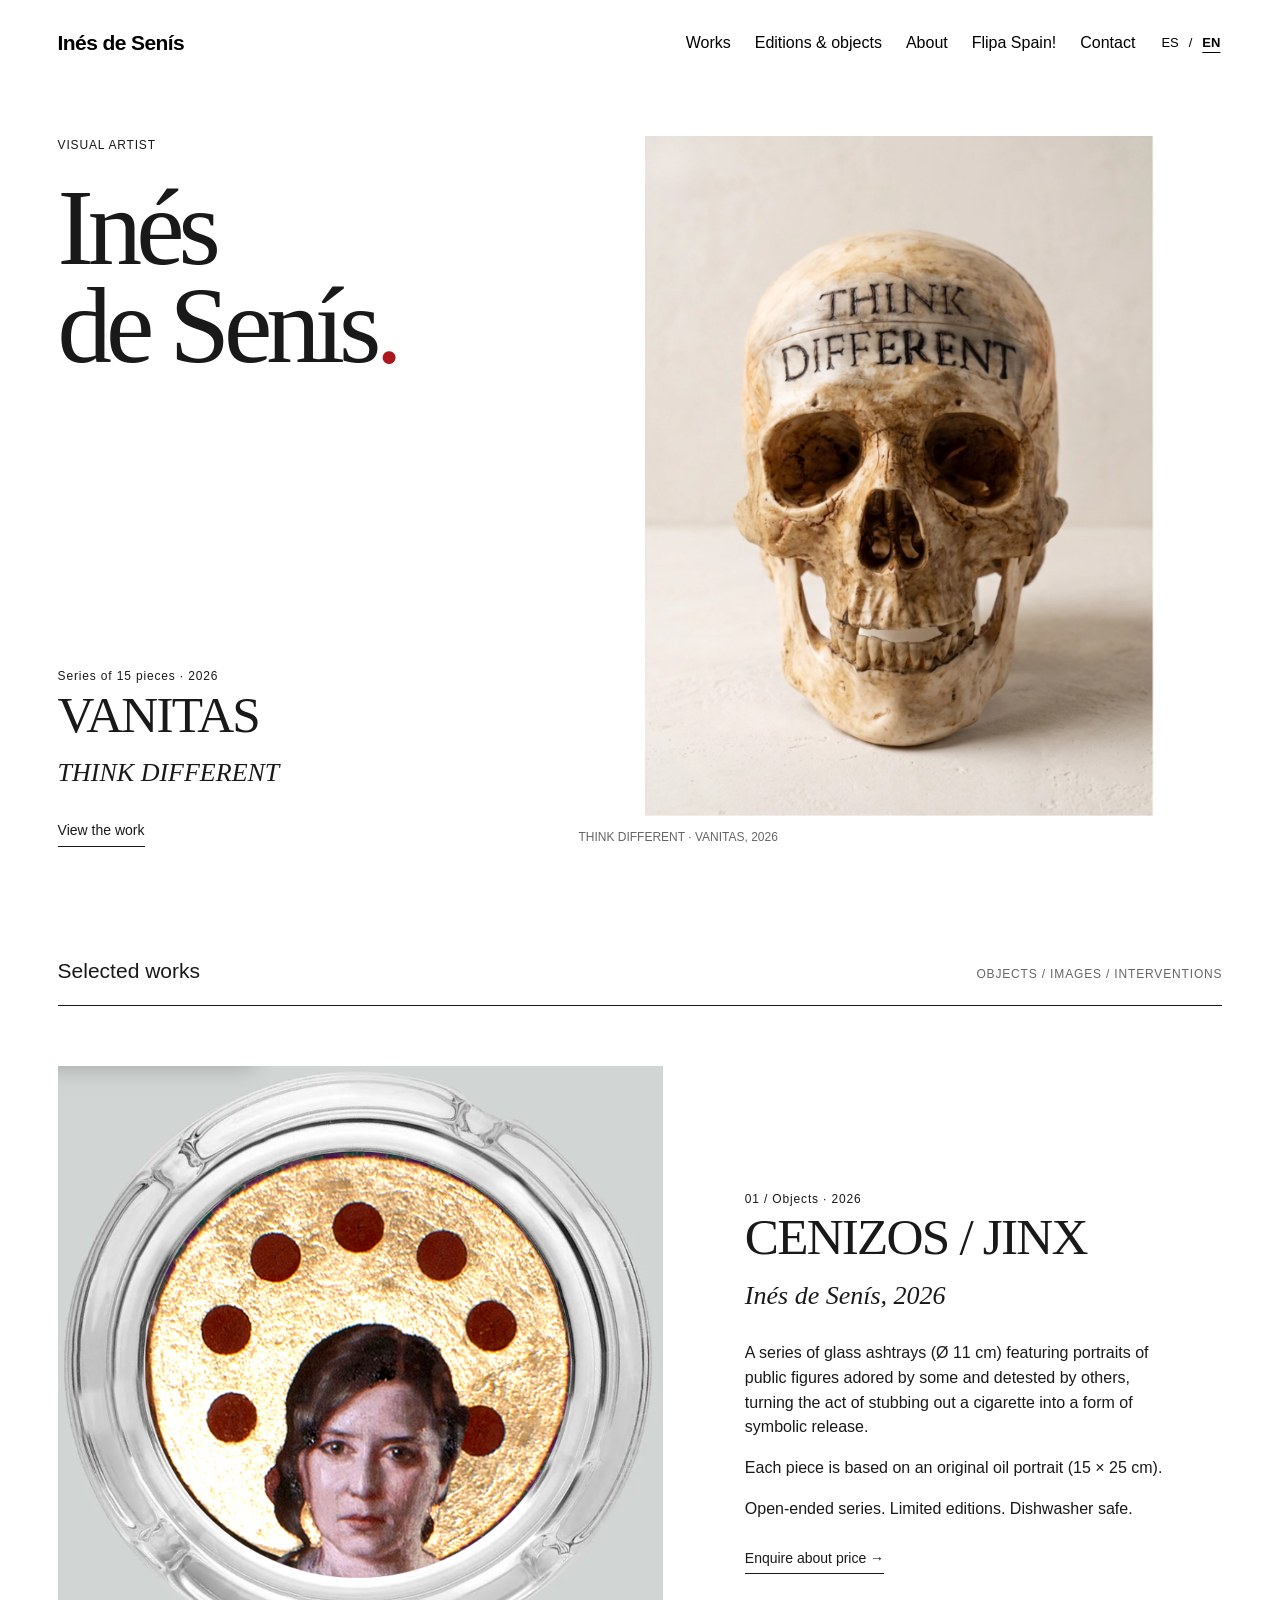
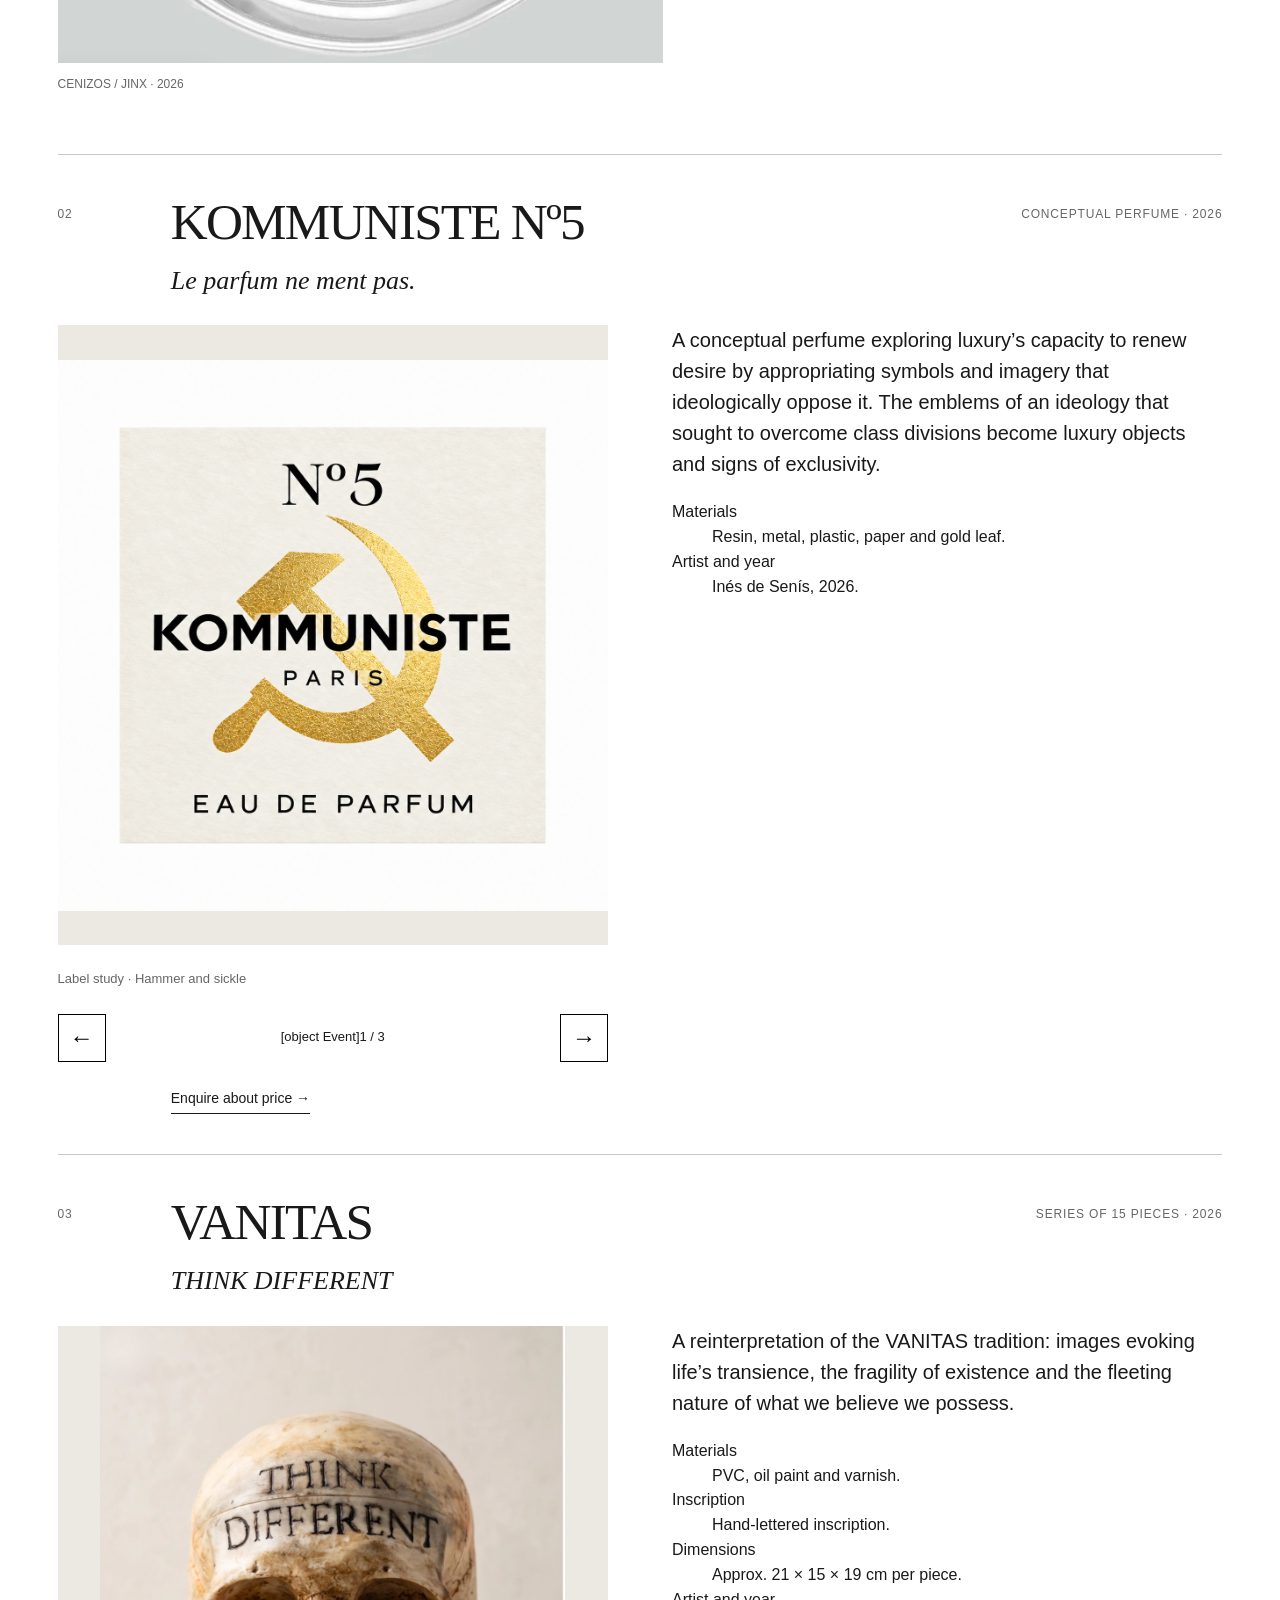
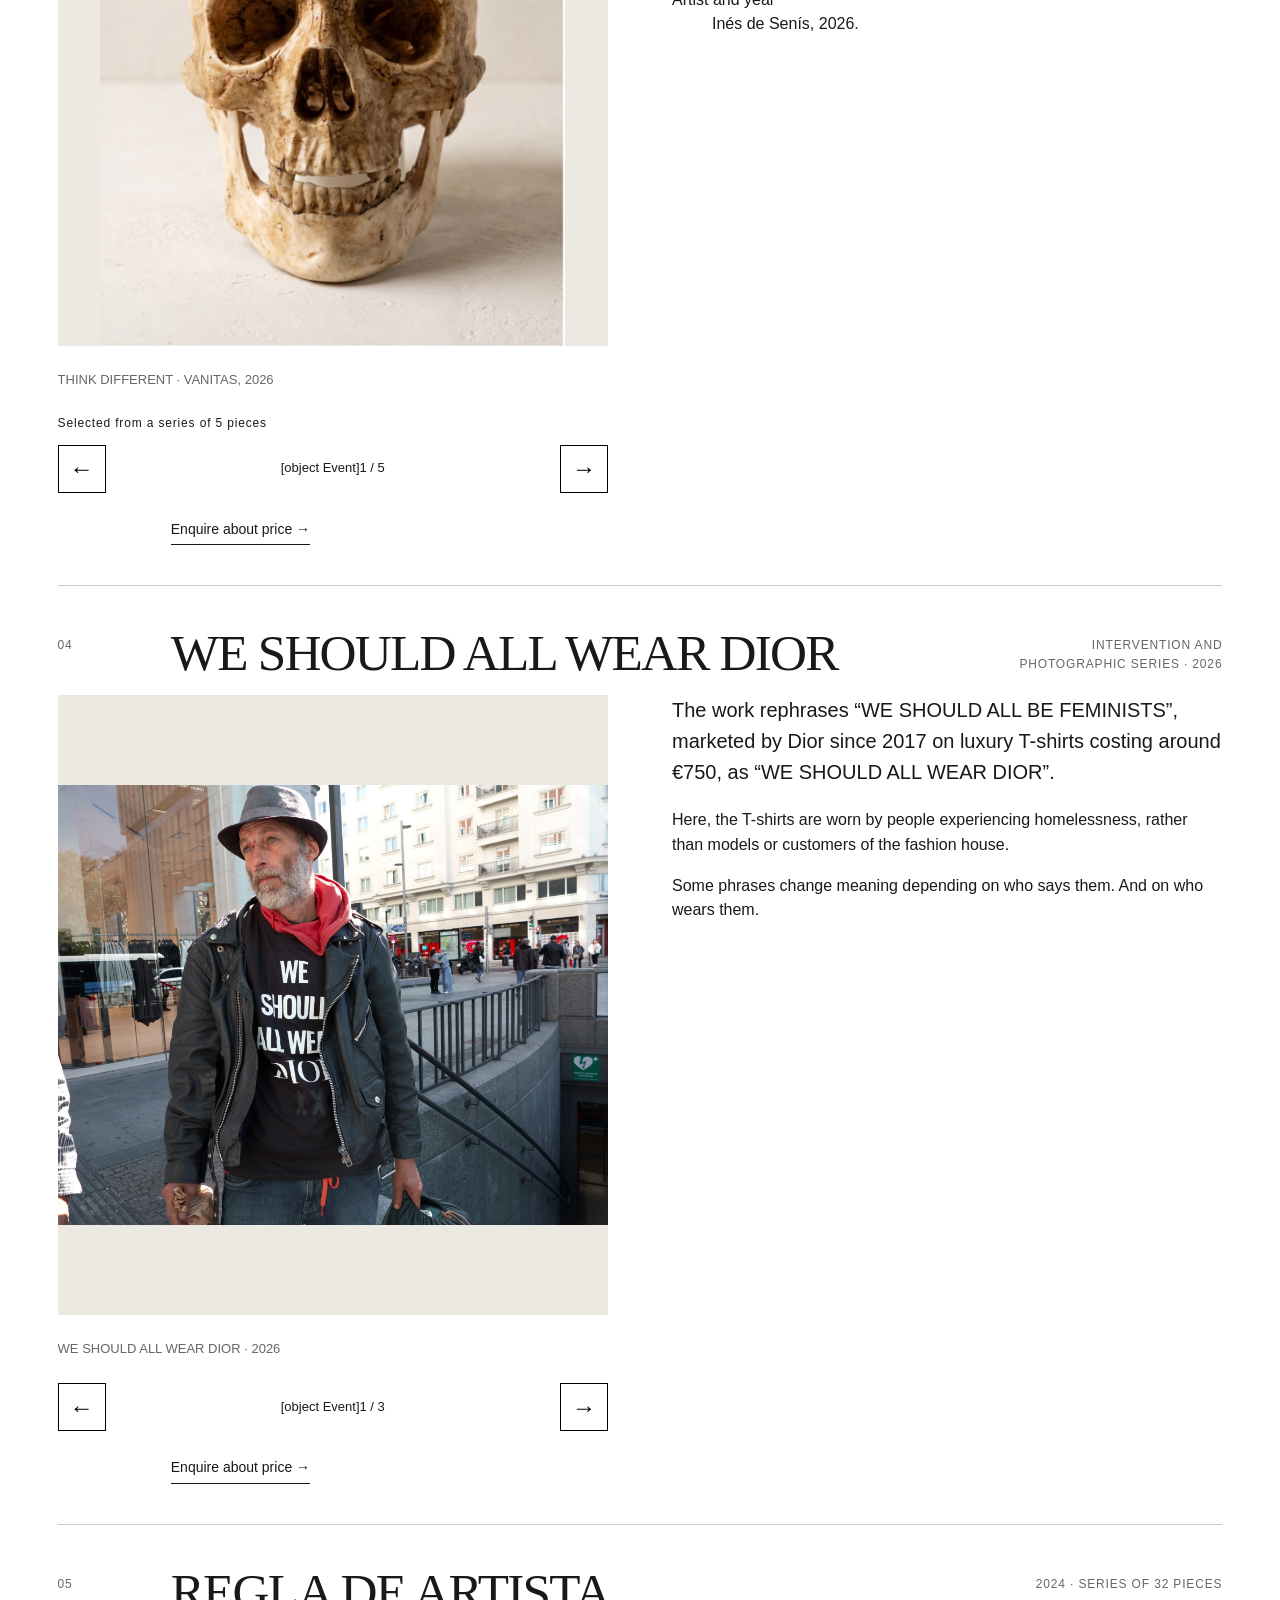
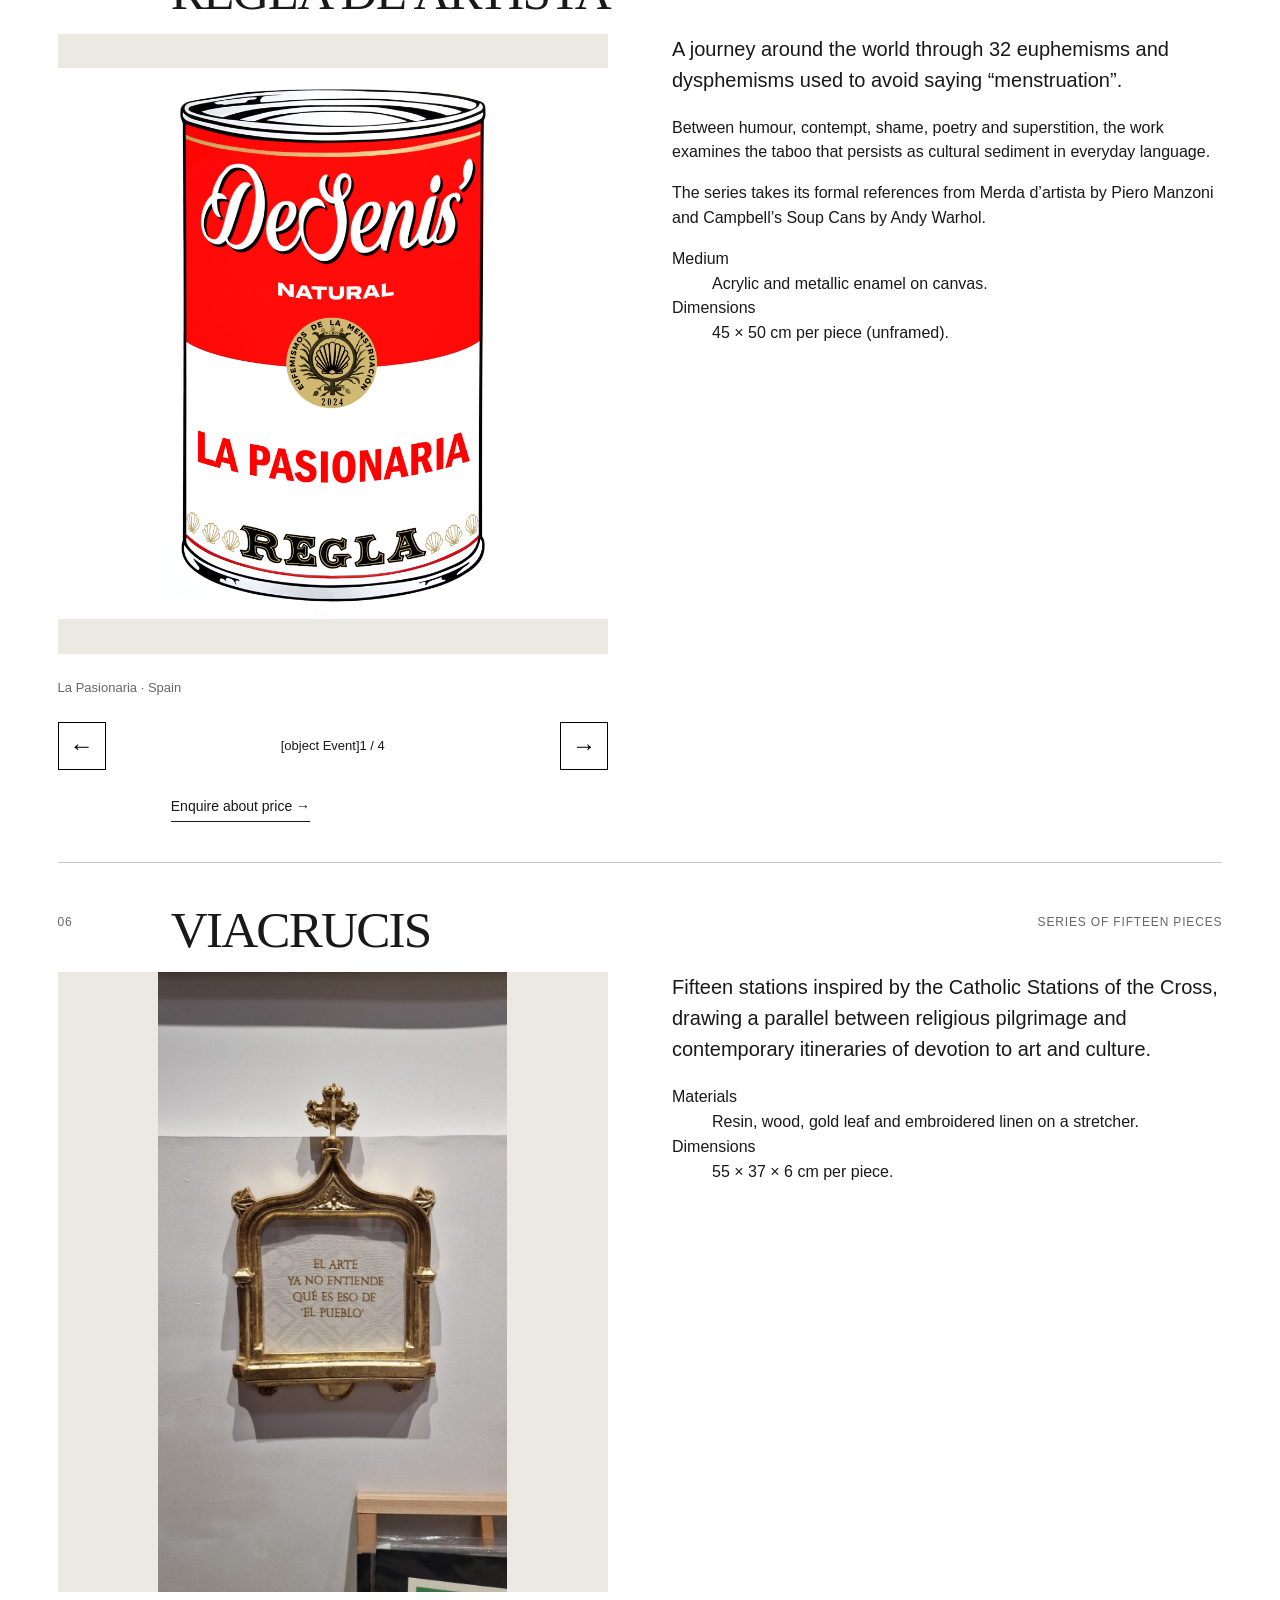
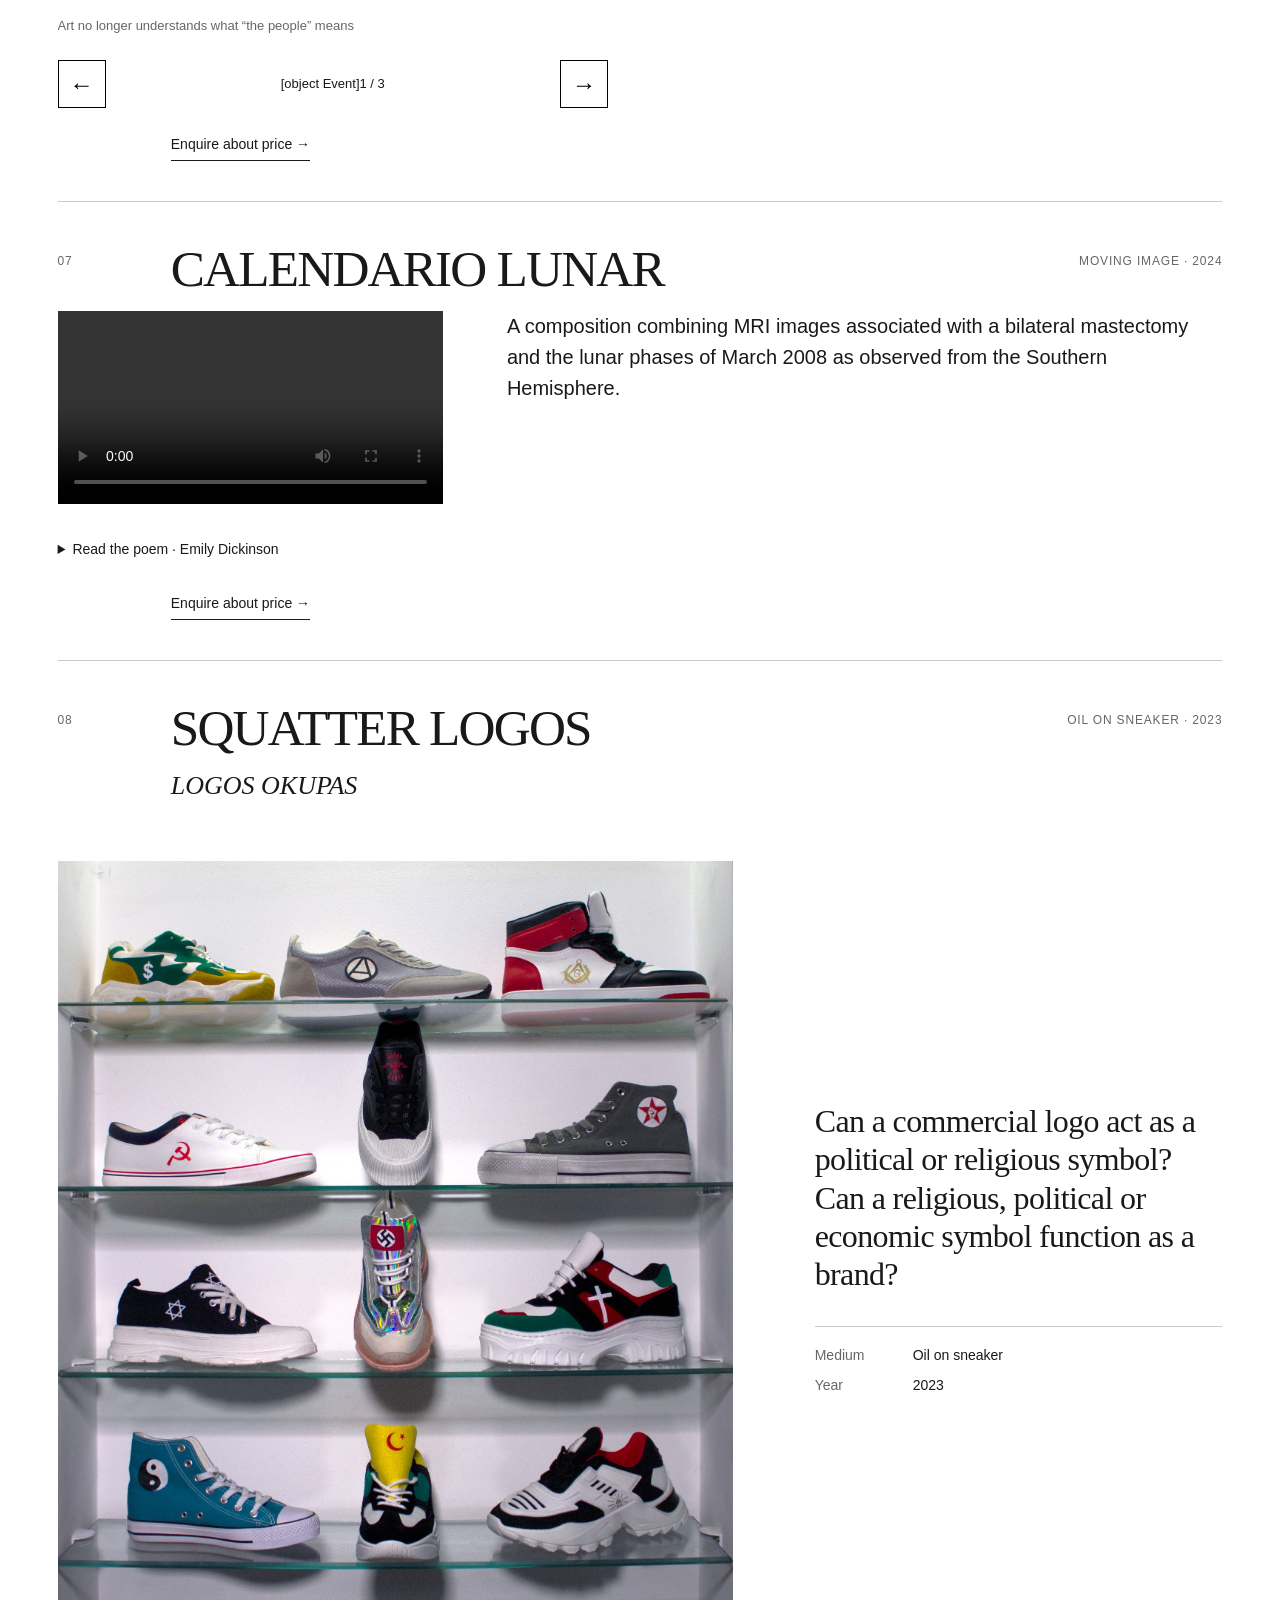
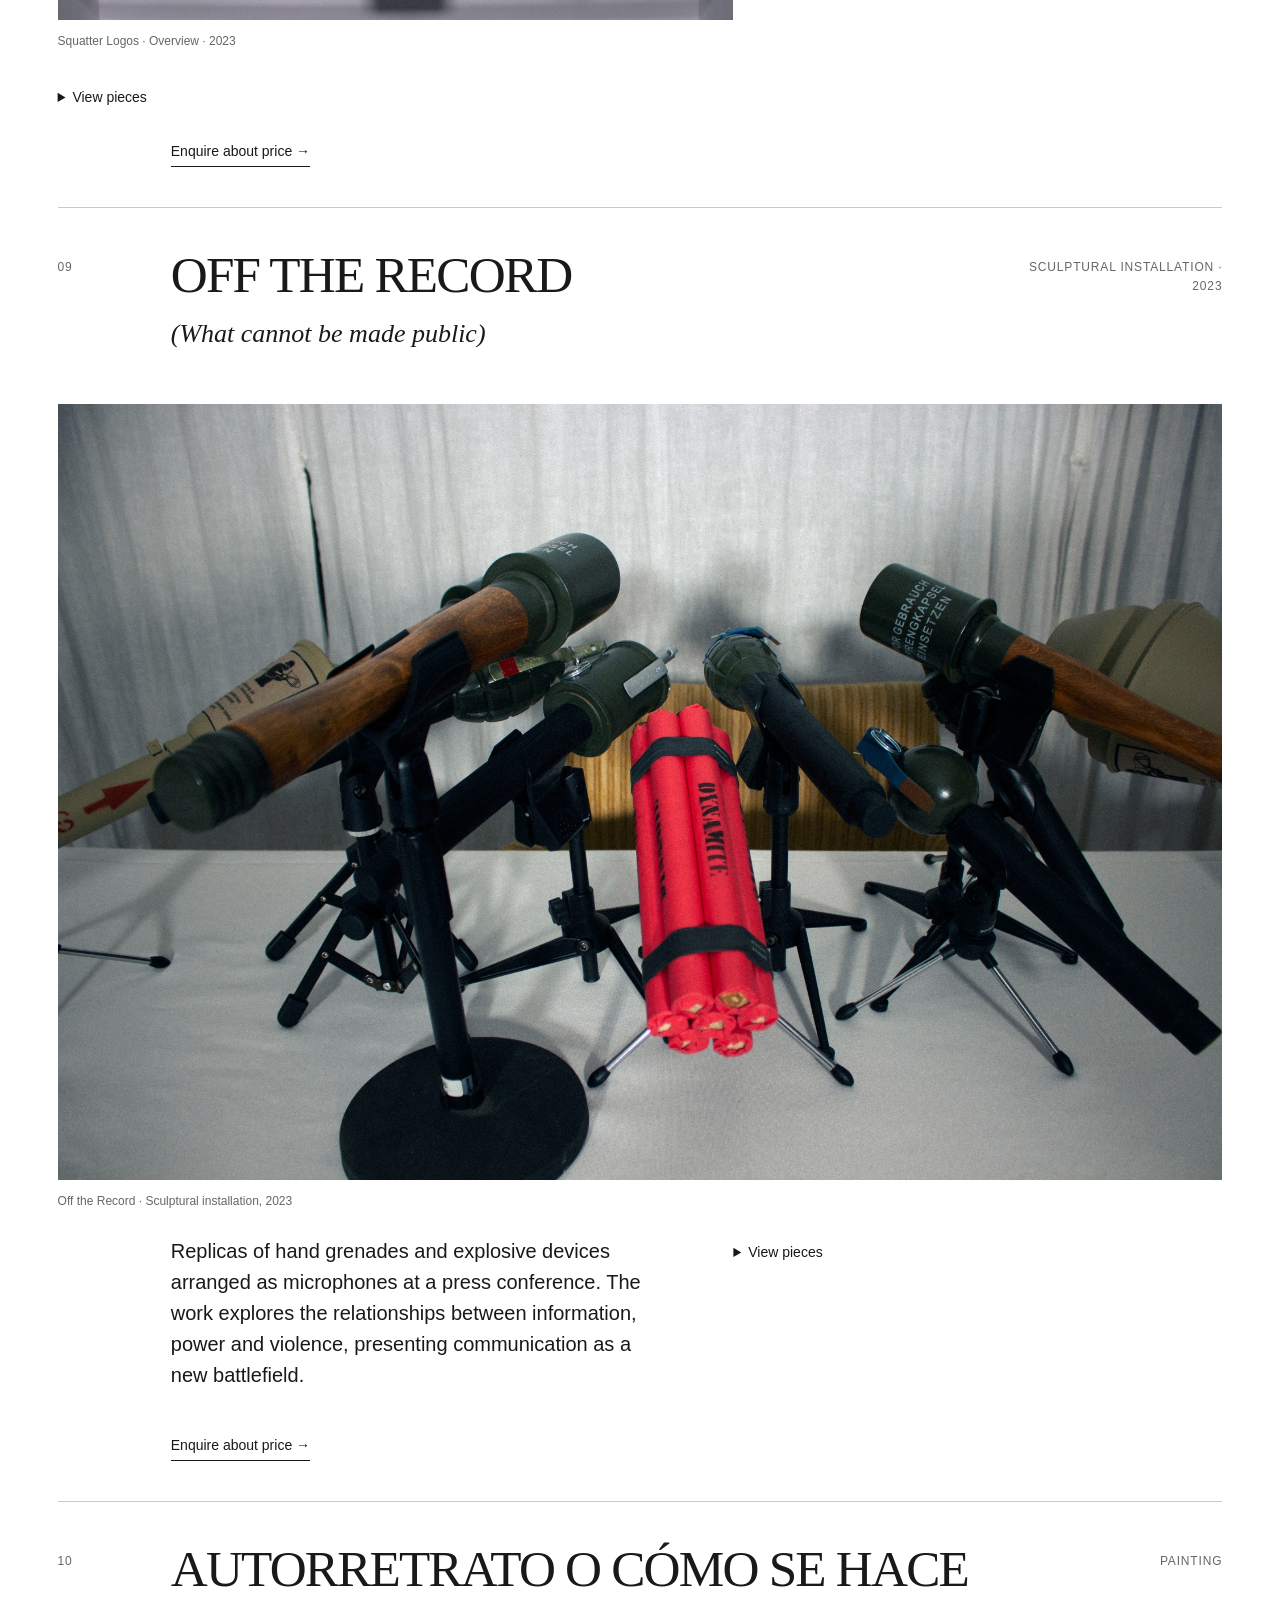
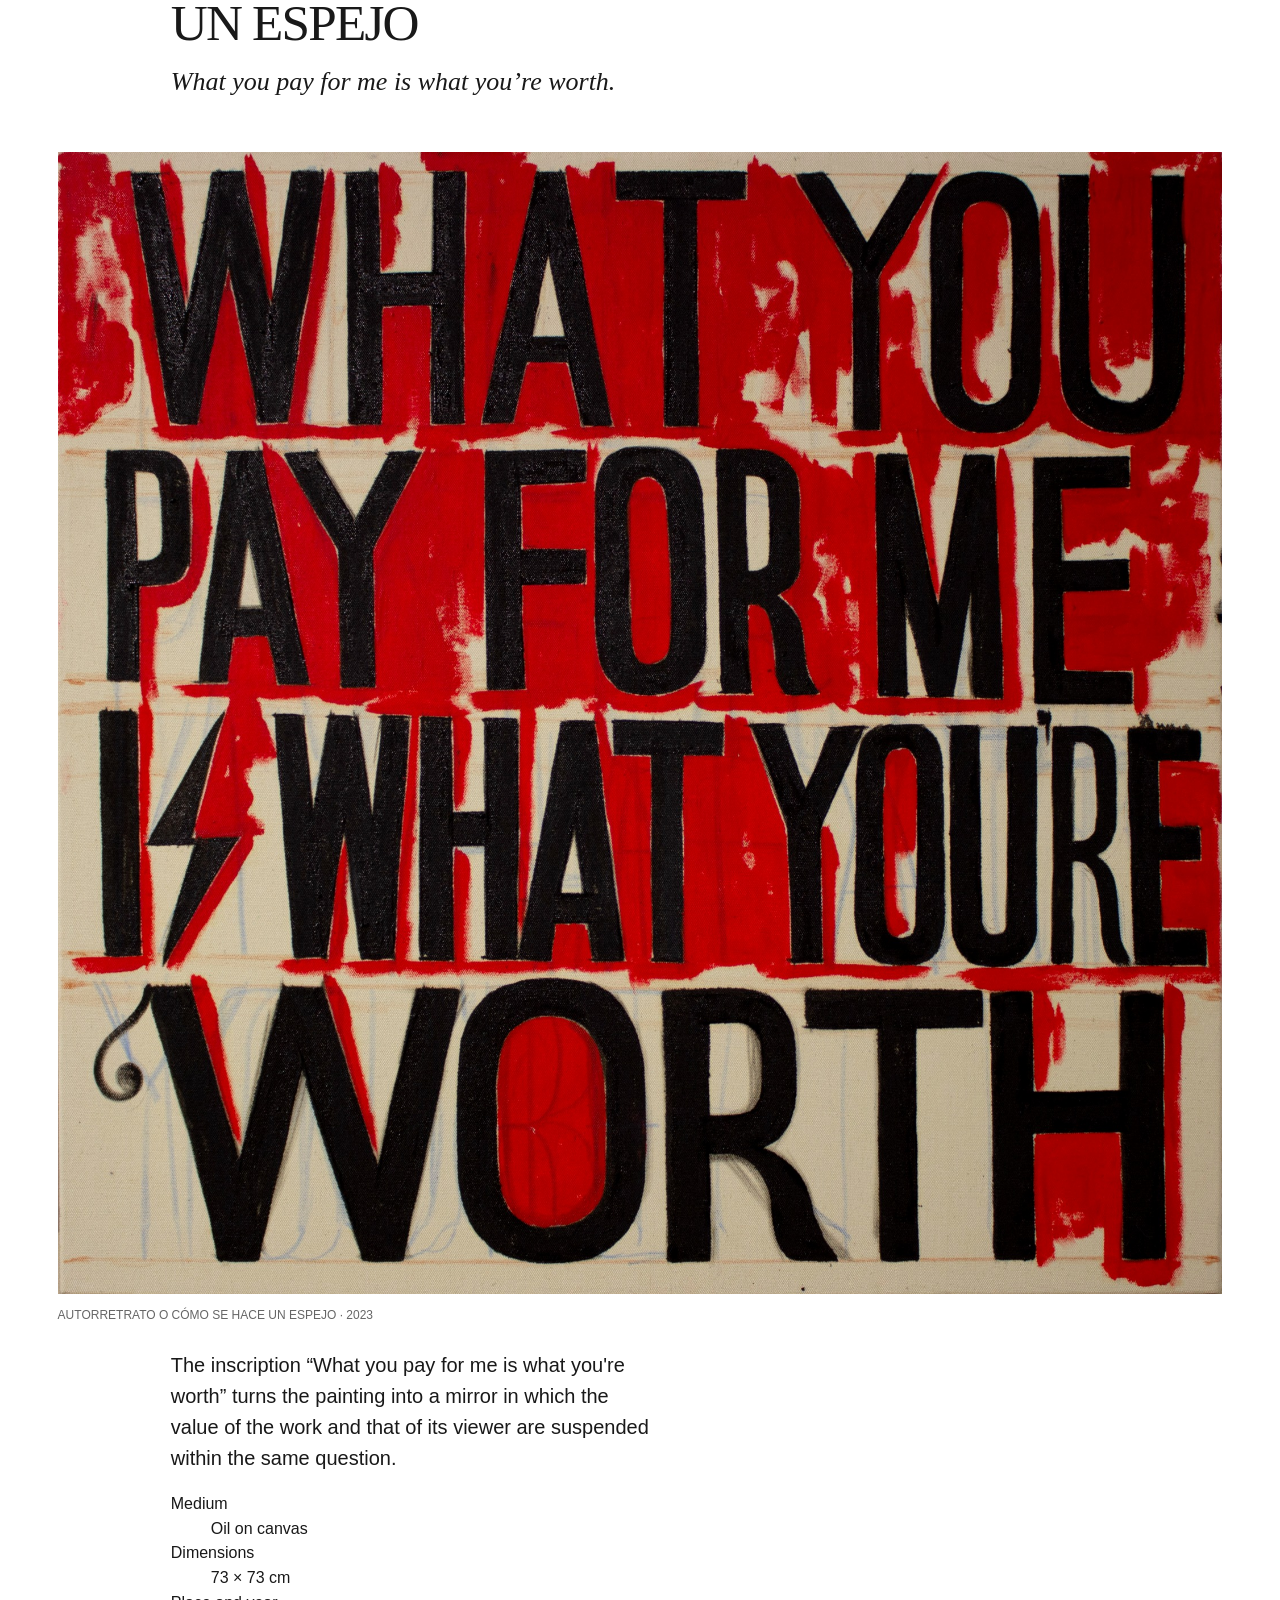
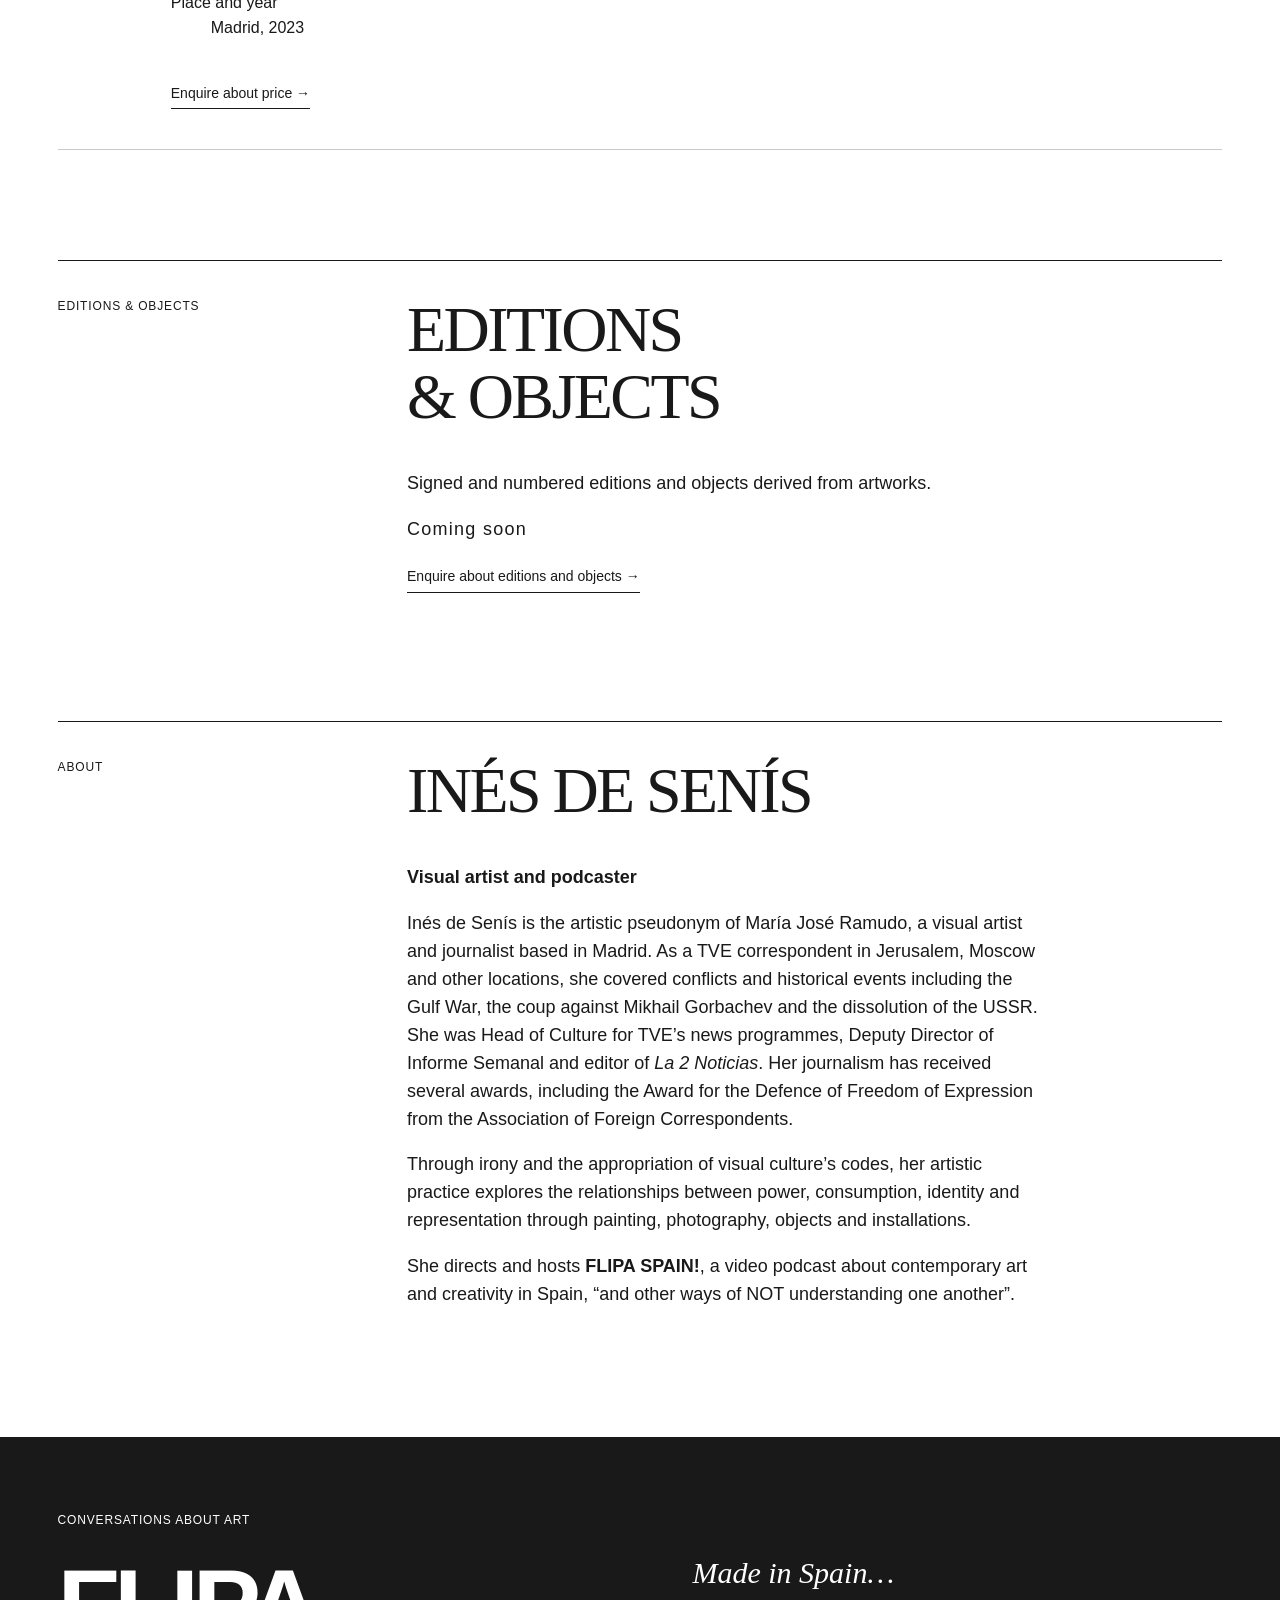
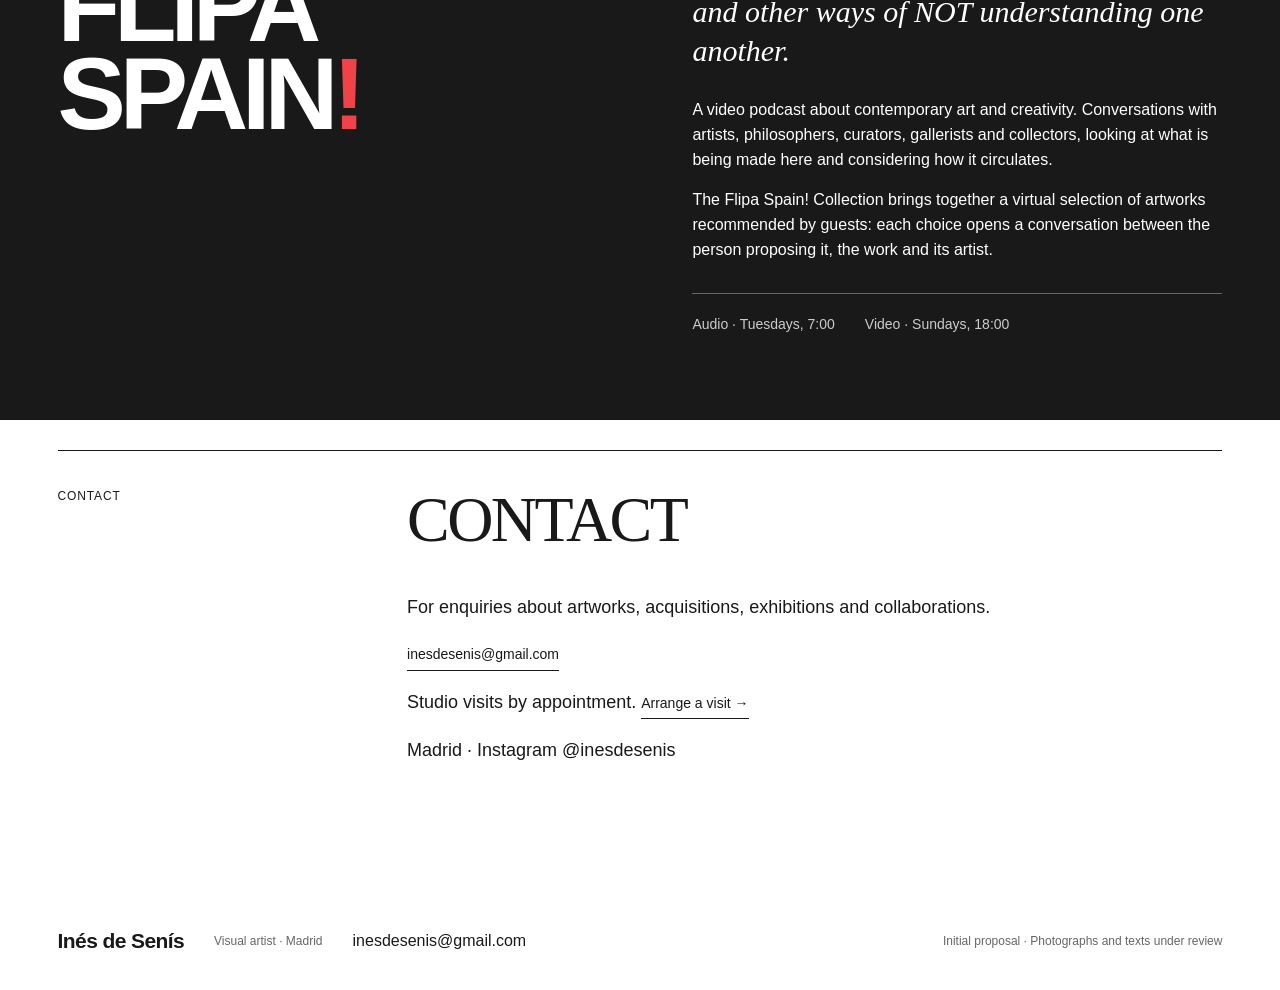
==== commit 8b176faf: "Add Decap CMS content foundation Co-authored-by: Copilot <223556219+Copilot@users.noreply.github.com" ====
--- a/en.html
+++ b/en.html
@@ -31,4 +31,4 @@
 Thine eye impose on me —</p></div></div></details></div></div><p class="work-inquiry"><a class="text-link" href="mailto:inesdesenis@gmail.com?subject=Consulta%20de%20precio%20%E2%80%94%20CALENDARIO%20LUNAR">Enquire about price →</a></p></article><article id="logos-okupas" class="artwork"><div class="artwork-heading"><span class="number">08</span><div><h3>LOGOS OKUPAS<span class="alternate-title" lang="en">SQUATTER LOGOS</span></h3></div><span class="medium">Oil on sneaker · 2023</span></div><div class="logos-overview"><figure><img src="assets/logos-conjunto.jpg" alt="Logos Okupas: conjunto de zapatillas intervenidas con símbolos políticos, religiosos y económicos, sobre cuatro estantes de vidrio" loading="lazy"><figcaption>Logos Okupas / Squatter Logos · Overview · 2023</figcaption></figure><div class="logos-questions"><p>Can a commercial logo act as a political or religious symbol?</p><p>Can a religious, political or economic symbol function as a brand?</p><dl><dt>Medium</dt><dd>Oil on sneaker</dd><dt>Year</dt><dd>2023</dd></dl></div></div><details class="logos-details"><summary>View pieces</summary><div class="logos-gallery"><figure><img src="assets/logos-cruz.jpg" alt="Zapatilla intervenida con cruces cristianas blancas y negras" loading="lazy"><figcaption>Christian cross</figcaption></figure><figure><img src="assets/logos-esvastica.jpg" alt="Zapatilla iridiscente intervenida con una esvástica en la lengüeta, perteneciente a la serie Logos Okupas" loading="lazy"><figcaption>Swastika</figcaption></figure><figure><img src="assets/logos-hoz-martillo.jpg" alt="Zapatilla blanca intervenida con la hoz y el martillo en rojo" loading="lazy"><figcaption>Hammer and sickle</figcaption></figure></div></details><p class="work-inquiry"><a class="text-link" href="mailto:inesdesenis@gmail.com?subject=Consulta%20de%20precio%20%E2%80%94%20LOGOS%20OKUPAS%20SQUATTER%20LOGOS">Enquire about price →</a></p></article><article id="off-the-record" class="artwork"><div class="artwork-heading"><span class="number">09</span><div><h3>OFF THE RECORD</h3><p class="lede">(What cannot be made public)</p></div><span class="medium">Sculptural installation · 2023</span></div><figure class="artwork-image"><img src="assets/off-the-record.jpg" alt="Off the Record: réplicas de granadas y explosivos colocadas en soportes de micrófono ante una silla de comparecencia" loading="lazy"><figcaption>Off the Record · Sculptural installation, 2023</figcaption></figure><div class="artwork-info"><div><p>Replicas of hand grenades and explosive devices arranged as microphones at a press conference. The work explores the relationships between information, power and violence, presenting communication as a new battlefield.</p></div><details><summary>View detail</summary><figure><img src="assets/off-the-record-detail.jpg" alt="Detalle de las réplicas de explosivos sobre soportes de micrófono en Off the Record" loading="lazy"><figcaption>Off the Record · Detail</figcaption></figure></details></div><p class="work-inquiry"><a class="text-link" href="mailto:inesdesenis@gmail.com?subject=Consulta%20de%20precio%20%E2%80%94%20OFF%20THE%20RECORD">Enquire about price →</a></p></article><article id="autorretrato" class="project"><div class="number">10</div><div class="project-main"><figure class="study"><img src="assets/autorretrato.jpg" alt="Autorretrato o cómo se hace un espejo" loading="lazy"></figure><h3>AUTORRETRATO O CÓMO<br class="desktop"> SE HACE UN ESPEJO</h3><p class="lede">What you pay for me is what you’re worth.</p><details open><summary>Details and text</summary><div class="detail-copy"><p>The inscription <span lang="en">«What you pay for me is what you&#x27;re worth»</span> turns the painting into a mirror in which the value of the work and that of its viewer are suspended within the same question.</p><dl><dt>Medium</dt><dd>Oil on canvas</dd><dt>Dimensions</dt><dd>73 × 73 cm</dd><dt>Place and year</dt><dd>Madrid, 2023</dd></dl></div></details><p class="work-inquiry"><a class="text-link" href="mailto:inesdesenis@gmail.com?subject=Consulta%20de%20precio%20%E2%80%94%20AUTORRETRATO%20O%20C%C3%93MO%20SE%20HACE%20UN%20ESPEJO">Enquire about price →</a></p></div><span class="medium">Painting</span></article></section>
 <section id="ediciones" class="about"><p class="eyebrow">Editions &amp; objects</p><div><h2>EDITIONS<br>&amp; OBJECTS</h2><p>Signed and numbered editions and objects derived from artworks.</p><p class="index">Coming soon</p><p><a class="text-link" href="mailto:inesdesenis@gmail.com?subject=Consulta%20sobre%20ediciones%20y%20objetos">Enquire about editions and objects →</a></p></div></section><section id="sobre" class="about"><p class="eyebrow">About</p><div><h2>INÉS DE SENÍS</h2><p><strong>Visual artist and podcaster</strong></p><p>Inés de Senís is the artistic pseudonym of María José Ramudo, a visual artist and journalist based in Madrid. As a TVE correspondent in Jerusalem, Moscow and other locations, she covered conflicts and historical events including the Gulf War, the coup against Mikhail Gorbachev and the dissolution of the USSR. She was Head of Culture for TVE’s news programmes, Deputy Director of Informe Semanal and editor of <em>La 2 Noticias</em>. Her journalism has received several awards, including the Award for the Defence of Freedom of Expression from the Association of Foreign Correspondents.</p><p>Through irony and the appropriation of visual culture’s codes, her artistic practice explores the relationships between power, consumption, identity and representation through painting, photography, objects and installations.</p><p>She directs and hosts <strong>FLIPA SPAIN!</strong>, a video podcast about contemporary art and creativity in Spain, “and other ways of NOT understanding one another”.</p></div></section>
 <section id="flipa" class="flipa"><div><span class="eyebrow">Conversations about art</span><h2>FLIPA<br>SPAIN<span>!</span></h2></div><div class="flipa-copy"><p class="french">Made in Spain…<br>and other ways of NOT understanding one another.</p><p>A video podcast about contemporary art and creativity. Conversations with artists, philosophers, curators, gallerists and collectors, looking at what is being made here and considering how it circulates.</p><p>The Flipa Spain! Collection brings together a virtual selection of artworks recommended by guests: each choice opens a conversation between the person proposing it, the work and its artist.</p><div class="schedule"><span>Audio · Tuesdays, 7:00</span><span>Video · Sundays, 18:00</span></div></div></section>
-<section id="contacto" class="about"><p class="eyebrow">Contact</p><div><h2>CONTACT</h2><p>For enquiries about artworks, acquisitions, exhibitions and collaborations.</p><p><a class="text-link" href="mailto:inesdesenis@gmail.com">inesdesenis@gmail.com</a></p><p>Studio visits by appointment. <a class="text-link" href="mailto:inesdesenis@gmail.com?subject=Solicitud%20de%20visita%20al%20estudio">Arrange a visit →</a></p><p>Madrid · <a href="https://www.instagram.com/inesdesenis/" target="_blank" rel="noopener noreferrer">Instagram @inesdesenis</a></p></div></section></main><footer><a class="brand" href="#">Inés de Senís</a><span>Visual artist · Madrid</span><a href="mailto:inesdesenis@gmail.com">inesdesenis@gmail.com</a><span class="draft">Initial proposal · Photographs and texts under review</span></footer><script src="carousel.js"></script><script src="navigation.js"></script></body></html>
+<section id="contacto" class="about"><p class="eyebrow">Contact</p><div><h2>CONTACT</h2><p>For enquiries about artworks, acquisitions, exhibitions and collaborations.</p><p><a class="text-link" href="mailto:inesdesenis@gmail.com">inesdesenis@gmail.com</a></p><p>Studio visits by appointment. <a class="text-link" href="mailto:inesdesenis@gmail.com?subject=Solicitud%20de%20visita%20al%20estudio">Arrange a visit →</a></p><p>Madrid · <a href="https://www.instagram.com/inesdesenis/" target="_blank" rel="noopener noreferrer">Instagram @inesdesenis</a></p></div></section></main><footer><a class="brand" href="#">Inés de Senís</a><span>Visual artist · Madrid</span><a href="mailto:inesdesenis@gmail.com">inesdesenis@gmail.com</a><span class="draft">Initial proposal · Photographs and texts under review</span></footer><script src="carousel.js"></script><script src="content-loader.js"></script><script src="navigation.js"></script></body></html>
--- a/style.css
+++ b/style.css
@@ -15,7 +15,7 @@
 .works article h3 .alternate-title{font-family:inherit;font-weight:inherit;font-style:inherit;text-transform:uppercase}
 @media(max-width:760px){.works article h3,.hero-caption h2{font-size:40px}}
 
-.work-inquiry{margin:24px 0 0}.project .work-inquiry{grid-column:2}.artwork>.work-inquiry{margin-left:calc(8% + 20px)}header nav{flex-wrap:wrap;gap:16px 24px}@media(max-width:760px){header nav{width:100%;margin-left:0}.artwork>.work-inquiry{margin-left:38px}}
+.work-inquiry{margin:24px 0 0}.availability{font-size:12px;letter-spacing:.07em;text-transform:uppercase;color:#666;margin:18px 0 0}.project .work-inquiry{grid-column:2}.artwork>.work-inquiry{margin-left:calc(8% + 20px)}header nav{flex-wrap:wrap;gap:16px 24px}@media(max-width:760px){header nav{width:100%;margin-left:0}.artwork>.work-inquiry{margin-left:38px}}
 
 /* Persistent primary navigation and language selector */
 :root{--header-height:95px}html{scroll-padding-top:calc(var(--header-height) + 20px)}body>header{position:sticky;top:0;z-index:100;background:rgba(255,255,255,.97);backdrop-filter:blur(12px);box-shadow:0 2px 12px #00000008;max-width:none;margin:0;width:100%;gap:24px}.language-switch{display:flex;align-items:center;gap:8px;font-size:13px;white-space:nowrap}.language-switch a{padding:8px 2px}.language-switch a[aria-current=page]{font-weight:700;text-decoration:underline;text-underline-offset:5px}.skip:focus{z-index:200}@media(max-width:1000px){body>header{flex-wrap:wrap;padding-top:14px;padding-bottom:14px;gap:8px 20px}header .brand{order:0}.language-switch{order:1;margin-left:auto}header nav{order:2;width:100%;margin:0;display:flex;flex-wrap:nowrap;overflow-x:auto;gap:22px;padding:8px 0 4px}header nav a{flex:0 0 auto;font-size:14px}}
